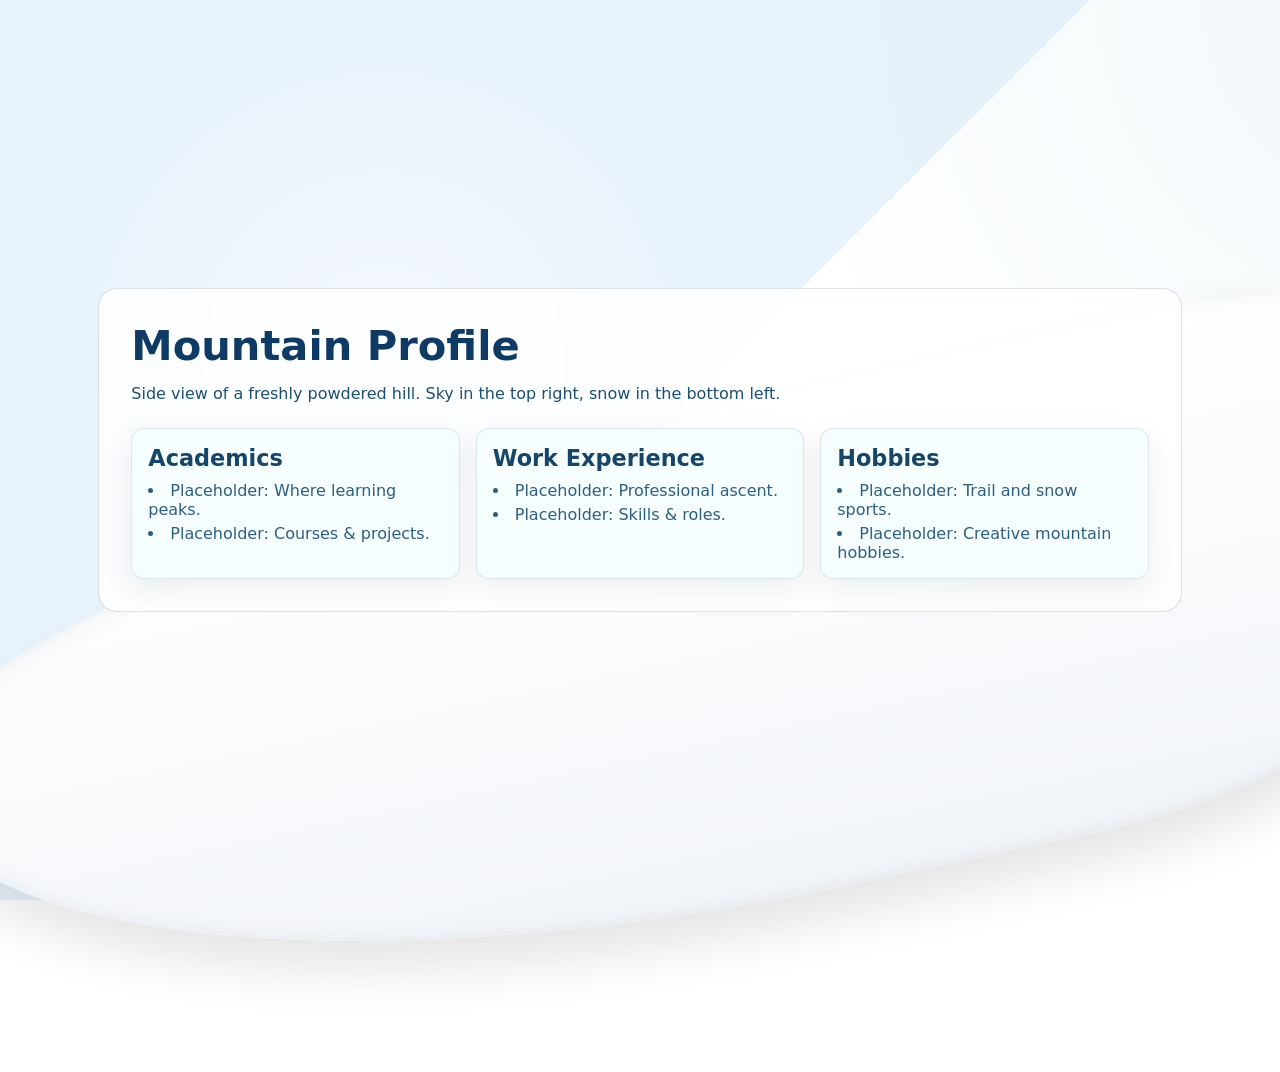
==== index.html @ 2a08b96b "reset design" ====
<!DOCTYPE html>
<html lang="en">
<head>
  <meta charset="UTF-8" />
  <meta name="viewport" content="width=device-width, initial-scale=1.0" />
  <title>Mountain Portfolio</title>
  <link rel="stylesheet" href="styles.css" />
</head>
<body>
  <main class="scene">
    <section class="content" aria-label="Mountain inspired profile">
      <h1>Mountain Profile</h1>
      <p>Side view of a freshly powdered hill. Sky in the top right, snow in the bottom left.</p>
      <div class="cards">
        <article class="card">
          <h2>Academics</h2>
          <ul>
            <li>Placeholder: Where learning peaks.</li>
            <li>Placeholder: Courses & projects.</li>
          </ul>
        </article>
        <article class="card">
          <h2>Work Experience</h2>
          <ul>
            <li>Placeholder: Professional ascent.</li>
            <li>Placeholder: Skills & roles.</li>
          </ul>
        </article>
        <article class="card">
          <h2>Hobbies</h2>
          <ul>
            <li>Placeholder: Trail and snow sports.</li>
            <li>Placeholder: Creative mountain hobbies.</li>
          </ul>
        </article>
      </div>
    </section>
  </main>
</body>
</html>
---- styles.css ----
* {
  box-sizing: border-box;
  margin: 0;
  padding: 0;
}

html, body {
  min-height: 100%;
  width: 100%;
  font-family: 'Inter', 'Segoe UI', system-ui, sans-serif;
  color: #0e2e44;
}

body {
  min-height: 100vh;
  background: linear-gradient(135deg, #e9f3fb 50%, #ffffff 50%);
  background-repeat: no-repeat;
  overflow-x: hidden;
}

.scene {
  position: relative;
  min-height: 100vh;
  padding: clamp(2rem, 4vw, 5rem);
  display: flex;
  align-items: center;
  justify-content: center;
}

.scene::before {
  content: '';
  position: absolute;
  inset: 0;
  pointer-events: none;
  background: radial-gradient(circle at 110% 0%, rgba(173, 216, 230, .19), transparent 40%),
              radial-gradient(circle at 30% 40%, rgba(255, 255, 255, .5), transparent 30%);
}

.scene::after {
  content: '';
  position: absolute;
  left: -8%;
  bottom: -2%;
  width: 120%;
  height: 56%;
  background: linear-gradient(180deg, #ffffff 0%, #f2f5f9 100%);
  border-radius: 84% 16% 30% 70% / 50% 15% 42% 70%;
  transform: rotate(-12deg);
  box-shadow: inset 0 1px 25px rgba(0, 60, 92, 0.08), 0 30px 50px rgba(0,0,0,0.1);
}

.content {
  position: relative;
  width: min(1120px, 92%);
  background: rgba(255, 255, 255, 0.82);
  border-radius: 1.2rem;
  border: 1px solid rgba(14, 46, 68, 0.15);
  backdrop-filter: blur(5px);
  padding: clamp(1.2rem, 3vw, 2rem);
  z-index: 1;
}

h1 {
  font-size: clamp(1.8rem, 4vw, 2.6rem);
  margin-bottom: 0.8rem;
  color: #0f3a64;
}

p {
  margin-bottom: 1.4rem;
  line-height: 1.4;
  color: #1d4f6f;
}

.cards {
  display: grid;
  gap: 1rem;
  grid-template-columns: repeat(auto-fit, minmax(220px, 1fr));
}

.card {
  background: rgba(245, 253, 255, 0.92);
  border-radius: 0.8rem;
  border: 1px solid rgba(14, 46, 68, 0.11);
  padding: 1rem;
  box-shadow: 0 10px 30px rgba(16, 34, 61, 0.08);
}

.card h2 {
  font-size: clamp(1.1rem, 2.4vw, 1.4rem);
  margin-bottom: 0.65rem;
  color: #164567;
}

.card ul {
  list-style: disc inside;
  gap: 0.3rem;
  display: grid;
}

.card li {
  font-size: clamp(0.9rem, 1.8vw, 1rem);
  color: #2f5f7f;
}

@media (prefers-reduced-motion: reduce) {
  * { animation: none !important; transition: none !important; }
}
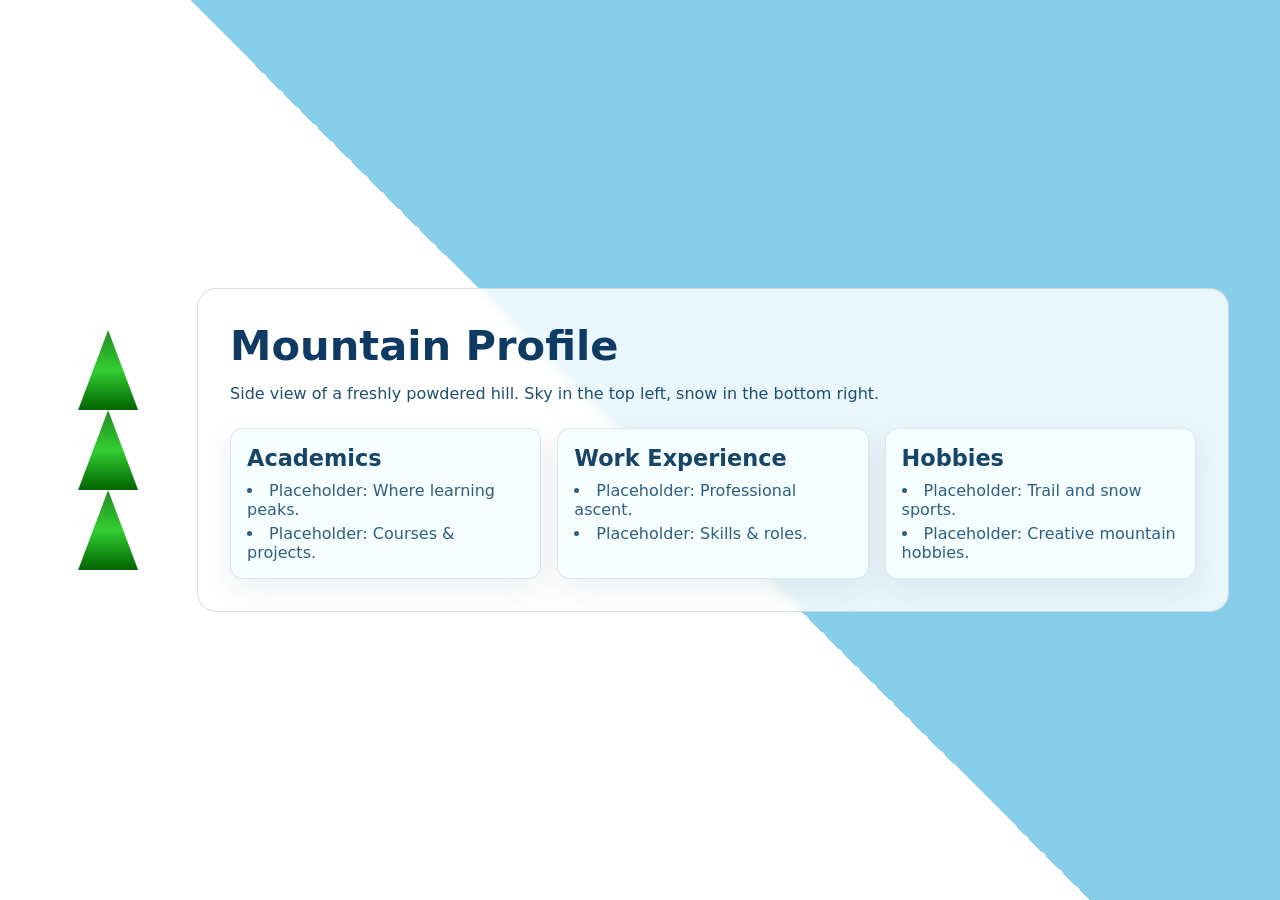
==== commit a31f43b0: "update colouring" ====
--- a/index.html
+++ b/index.html
@@ -8,9 +8,20 @@
 </head>
 <body>
   <main class="scene">
+    <aside class="trees" aria-label="Section trees">
+      <div class="tree academics">
+        <span class="tree-label">Academics</span>
+      </div>
+      <div class="tree work">
+        <span class="tree-label">Work Experience</span>
+      </div>
+      <div class="tree hobbies">
+        <span class="tree-label">Hobbies</span>
+      </div>
+    </aside>
     <section class="content" aria-label="Mountain inspired profile">
       <h1>Mountain Profile</h1>
-      <p>Side view of a freshly powdered hill. Sky in the top right, snow in the bottom left.</p>
+      <p>Side view of a freshly powdered hill. Sky in the top left, snow in the bottom right.</p>
       <div class="cards">
         <article class="card">
           <h2>Academics</h2>
--- a/styles.css
+++ b/styles.css
@@ -13,7 +13,7 @@
 
 body {
   min-height: 100vh;
-  background: linear-gradient(135deg, #e9f3fb 50%, #ffffff 50%);
+  background: linear-gradient(45deg, #ffffff 50%, #87ceeb 50%);
   background-repeat: no-repeat;
   overflow-x: hidden;
 }
@@ -25,28 +25,59 @@
   display: flex;
   align-items: center;
   justify-content: center;
+  gap: 2rem;
 }
 
-.scene::before {
+.trees {
+  position: relative;
+  display: flex;
+  flex-direction: column;
+  justify-content: space-around;
+  align-items: center;
+  width: 120px;
+  height: 100%;
+  z-index: 2;
+}
+
+.tree {
+  position: relative;
+  width: 60px;
+  height: 80px;
+  background: linear-gradient(180deg, #228b22 0%, #32cd32 50%, #006400 100%);
+  border-radius: 50% 50% 0 0;
+  clip-path: polygon(50% 0%, 0% 100%, 100% 100%);
+  box-shadow: 0 4px 8px rgba(0,0,0,0.2);
+  display: flex;
+  align-items: flex-end;
+  justify-content: center;
+  padding-bottom: 10px;
+}
+
+.tree::before {
   content: '';
   position: absolute;
-  inset: 0;
-  pointer-events: none;
-  background: radial-gradient(circle at 110% 0%, rgba(173, 216, 230, .19), transparent 40%),
-              radial-gradient(circle at 30% 40%, rgba(255, 255, 255, .5), transparent 30%);
+  bottom: -20px;
+  left: 50%;
+  transform: translateX(-50%);
+  width: 8px;
+  height: 20px;
+  background: #8b4513;
+  border-radius: 4px;
 }
 
-.scene::after {
-  content: '';
+.tree-label {
   position: absolute;
-  left: -8%;
-  bottom: -2%;
-  width: 120%;
-  height: 56%;
-  background: linear-gradient(180deg, #ffffff 0%, #f2f5f9 100%);
-  border-radius: 84% 16% 30% 70% / 50% 15% 42% 70%;
-  transform: rotate(-12deg);
-  box-shadow: inset 0 1px 25px rgba(0, 60, 92, 0.08), 0 30px 50px rgba(0,0,0,0.1);
+  top: -30px;
+  left: 50%;
+  transform: translateX(-50%);
+  font-size: 0.8rem;
+  font-weight: bold;
+  color: #0e2e44;
+  background: rgba(255, 255, 255, 0.9);
+  padding: 4px 8px;
+  border-radius: 4px;
+  white-space: nowrap;
+  box-shadow: 0 2px 4px rgba(0,0,0,0.1);
 }
 
 .content {
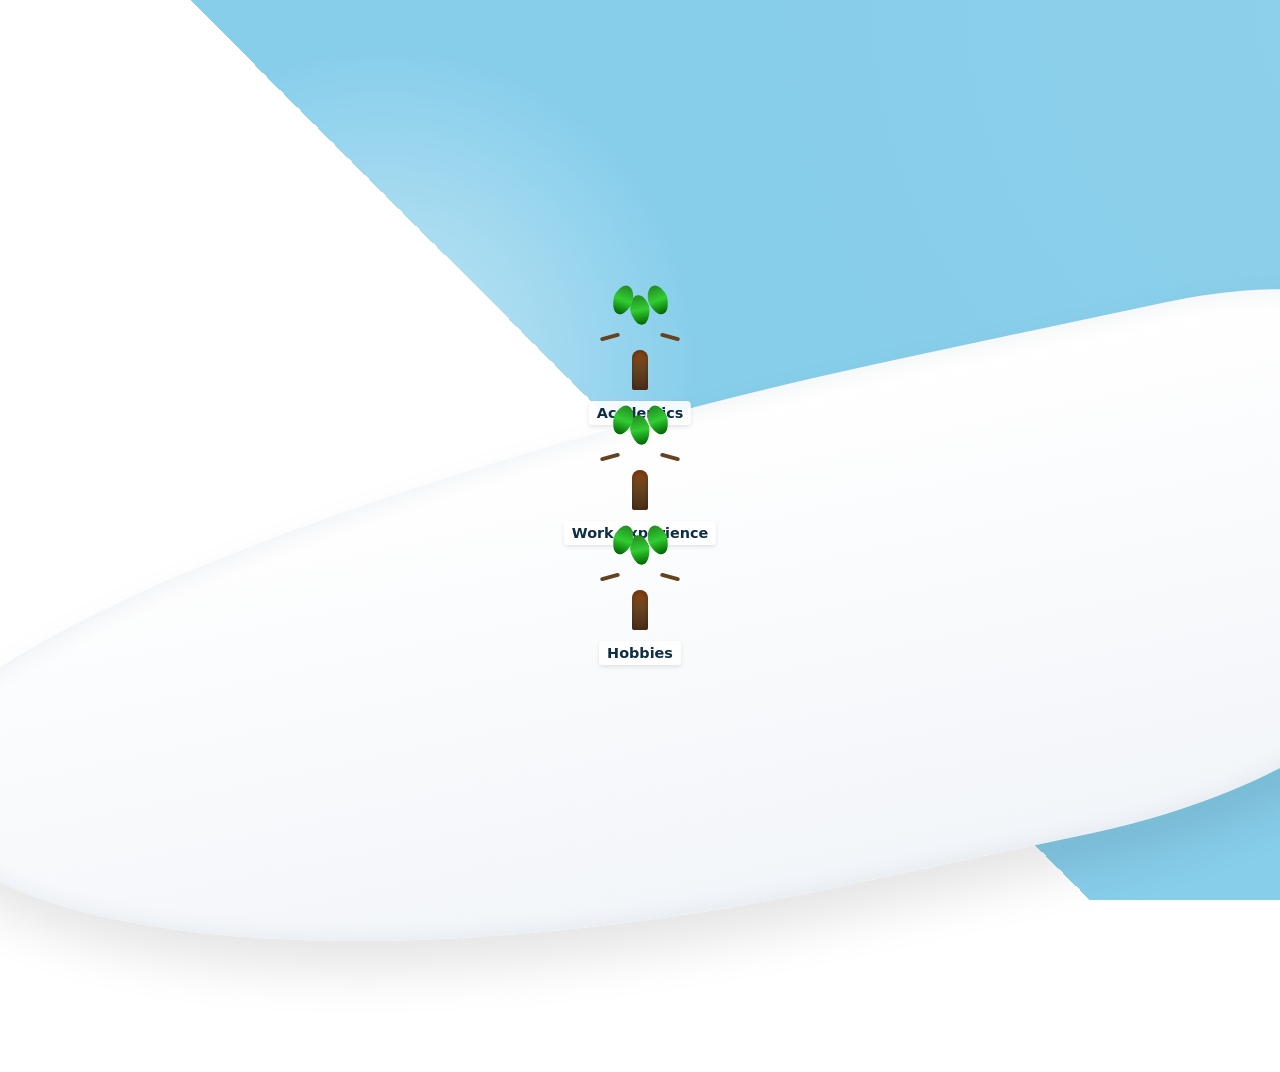
==== commit 79163781: "Transform trees into interactive categories with bark-text content" ====
--- a/index.html
+++ b/index.html
@@ -5,47 +5,58 @@
   <meta name="viewport" content="width=device-width, initial-scale=1.0" />
   <title>Mountain Portfolio</title>
   <link rel="stylesheet" href="styles.css" />
+  <link href="https://fonts.googleapis.com/css2?family=Special+Elite&display=swap" rel="stylesheet">
 </head>
 <body>
   <main class="scene">
-    <aside class="trees" aria-label="Section trees">
-      <div class="tree academics">
+    <div class="trees" aria-label="Section trees">
+      <div class="tree academics" onclick="showContent('academics')">
+        <div class="branches">
+          <div class="branch left"></div>
+          <div class="branch right"></div>
+        </div>
+        <div class="leaves">
+          <div class="leaf leaf1"></div>
+          <div class="leaf leaf2"></div>
+          <div class="leaf leaf3"></div>
+        </div>
+        <div class="trunk"></div>
         <span class="tree-label">Academics</span>
       </div>
-      <div class="tree work">
+      <div class="tree work" onclick="showContent('work')">
+        <div class="branches">
+          <div class="branch left"></div>
+          <div class="branch right"></div>
+        </div>
+        <div class="leaves">
+          <div class="leaf leaf1"></div>
+          <div class="leaf leaf2"></div>
+          <div class="leaf leaf3"></div>
+        </div>
+        <div class="trunk"></div>
         <span class="tree-label">Work Experience</span>
       </div>
-      <div class="tree hobbies">
+      <div class="tree hobbies" onclick="showContent('hobbies')">
+        <div class="branches">
+          <div class="branch left"></div>
+          <div class="branch right"></div>
+        </div>
+        <div class="leaves">
+          <div class="leaf leaf1"></div>
+          <div class="leaf leaf2"></div>
+          <div class="leaf leaf3"></div>
+        </div>
+        <div class="trunk"></div>
         <span class="tree-label">Hobbies</span>
       </div>
-    </aside>
-    <section class="content" aria-label="Mountain inspired profile">
-      <h1>Mountain Profile</h1>
-      <p>Side view of a freshly powdered hill. Sky in the top left, snow in the bottom right.</p>
-      <div class="cards">
-        <article class="card">
-          <h2>Academics</h2>
-          <ul>
-            <li>Placeholder: Where learning peaks.</li>
-            <li>Placeholder: Courses & projects.</li>
-          </ul>
-        </article>
-        <article class="card">
-          <h2>Work Experience</h2>
-          <ul>
-            <li>Placeholder: Professional ascent.</li>
-            <li>Placeholder: Skills & roles.</li>
-          </ul>
-        </article>
-        <article class="card">
-          <h2>Hobbies</h2>
-          <ul>
-            <li>Placeholder: Trail and snow sports.</li>
-            <li>Placeholder: Creative mountain hobbies.</li>
-          </ul>
-        </article>
+    </div>
+    <div id="content-overlay" class="content-overlay">
+      <div class="zoomed-trunk">
+        <div class="bark-text" id="bark-text"></div>
+        <button class="close-btn" onclick="closeContent()">×</button>
       </div>
-    </section>
+    </div>
   </main>
+  <script src="script.js"></script>
 </body>
 </html>
--- a/styles.css
+++ b/styles.css
@@ -25,7 +25,28 @@
   display: flex;
   align-items: center;
   justify-content: center;
-  gap: 2rem;
+}
+
+.scene::before {
+  content: '';
+  position: absolute;
+  inset: 0;
+  pointer-events: none;
+  background: radial-gradient(circle at 110% 0%, rgba(173, 216, 230, .19), transparent 40%),
+              radial-gradient(circle at 30% 40%, rgba(255, 255, 255, .5), transparent 30%);
+}
+
+.scene::after {
+  content: '';
+  position: absolute;
+  left: -8%;
+  bottom: -2%;
+  width: 120%;
+  height: 56%;
+  background: linear-gradient(180deg, #ffffff 0%, #f2f5f9 100%);
+  border-radius: 84% 16% 30% 70% / 50% 15% 42% 70%;
+  transform: rotate(-12deg);
+  box-shadow: inset 0 1px 25px rgba(0, 60, 92, 0.08), 0 30px 50px rgba(0,0,0,0.1);
 }
 
 .trees {
@@ -34,43 +55,112 @@
   flex-direction: column;
   justify-content: space-around;
   align-items: center;
-  width: 120px;
+  width: 200px;
   height: 100%;
   z-index: 2;
 }
 
 .tree {
   position: relative;
+  width: 80px;
+  height: 120px;
+  cursor: pointer;
+  transition: transform 0.3s ease;
+}
+
+.tree:hover {
+  transform: scale(1.05);
+}
+
+.tree:hover .leaves {
+  animation: rustle 0.6s ease-in-out infinite alternate;
+}
+
+.tree:hover .branches {
+  animation: sway 0.8s ease-in-out infinite alternate;
+}
+
+.trunk {
+  position: absolute;
+  bottom: 0;
+  left: 50%;
+  transform: translateX(-50%);
+  width: 16px;
+  height: 40px;
+  background: linear-gradient(180deg, #8b4513 0%, #654321 50%, #4a2c17 100%);
+  border-radius: 8px 8px 2px 2px;
+  box-shadow: inset 0 2px 4px rgba(0,0,0,0.3);
+}
+
+.branches {
+  position: absolute;
+  bottom: 35px;
+  left: 50%;
+  transform: translateX(-50%);
   width: 60px;
-  height: 80px;
+  height: 20px;
+}
+
+.branch {
+  position: absolute;
+  width: 20px;
+  height: 4px;
+  background: #654321;
+  border-radius: 2px;
+}
+
+.branch.left {
+  left: -10px;
+  transform: rotate(-15deg);
+}
+
+.branch.right {
+  right: -10px;
+  transform: rotate(15deg);
+}
+
+.leaves {
+  position: absolute;
+  bottom: 45px;
+  left: 50%;
+  transform: translateX(-50%);
+  width: 70px;
+  height: 70px;
+}
+
+.leaf {
+  position: absolute;
+  width: 20px;
+  height: 30px;
   background: linear-gradient(180deg, #228b22 0%, #32cd32 50%, #006400 100%);
-  border-radius: 50% 50% 0 0;
-  clip-path: polygon(50% 0%, 0% 100%, 100% 100%);
-  box-shadow: 0 4px 8px rgba(0,0,0,0.2);
-  display: flex;
-  align-items: flex-end;
-  justify-content: center;
-  padding-bottom: 10px;
-}
-
-.tree::before {
-  content: '';
-  position: absolute;
-  bottom: -20px;
-  left: 50%;
-  transform: translateX(-50%);
-  width: 8px;
-  height: 20px;
-  background: #8b4513;
-  border-radius: 4px;
+  border-radius: 50% 50% 50% 50% / 60% 60% 40% 40%;
+  clip-path: ellipse(50% 70% at 50% 30%);
+}
+
+.leaf.leaf1 {
+  bottom: 20px;
+  left: 50%;
+  transform: translateX(-50%) rotate(-10deg);
+}
+
+.leaf.leaf2 {
+  bottom: 30px;
+  left: 25%;
+  transform: translateX(-50%) rotate(20deg);
+}
+
+.leaf.leaf3 {
+  bottom: 30px;
+  right: 25%;
+  transform: translateX(50%) rotate(-20deg);
 }
 
 .tree-label {
   position: absolute;
-  top: -30px;
-  left: 50%;
-  transform: translateX(-50%);
-  font-size: 0.8rem;
+  bottom: -35px;
+  left: 50%;
+  transform: translateX(-50%);
+  font-size: 0.9rem;
   font-weight: bold;
   color: #0e2e44;
   background: rgba(255, 255, 255, 0.9);
@@ -80,58 +170,128 @@
   box-shadow: 0 2px 4px rgba(0,0,0,0.1);
 }
 
-.content {
-  position: relative;
-  width: min(1120px, 92%);
-  background: rgba(255, 255, 255, 0.82);
-  border-radius: 1.2rem;
-  border: 1px solid rgba(14, 46, 68, 0.15);
-  backdrop-filter: blur(5px);
-  padding: clamp(1.2rem, 3vw, 2rem);
-  z-index: 1;
-}
-
-h1 {
-  font-size: clamp(1.8rem, 4vw, 2.6rem);
+.content-overlay {
+  position: fixed;
+  top: 0;
+  left: 0;
+  width: 100%;
+  height: 100%;
+  background: rgba(0, 0, 0, 0.8);
+  display: flex;
+  align-items: center;
+  justify-content: center;
+  opacity: 0;
+  visibility: hidden;
+  transition: all 0.5s ease;
+  z-index: 1000;
+}
+
+.content-overlay.active {
+  opacity: 1;
+  visibility: visible;
+}
+
+.zoomed-trunk {
+  position: relative;
+  width: 300px;
+  height: 500px;
+  background: linear-gradient(180deg, #8b4513 0%, #654321 50%, #4a2c17 100%);
+  border-radius: 20px;
+  box-shadow: 0 20px 40px rgba(0,0,0,0.5);
+  animation: zoomIn 0.5s ease-out;
+  overflow: hidden;
+}
+
+.zoomed-trunk::before {
+  content: '';
+  position: absolute;
+  top: 0;
+  left: 0;
+  right: 0;
+  bottom: 0;
+  background: repeating-linear-gradient(
+    45deg,
+    rgba(139, 69, 19, 0.1) 0px,
+    rgba(139, 69, 19, 0.1) 2px,
+    transparent 2px,
+    transparent 4px
+  );
+}
+
+.bark-text {
+  position: absolute;
+  top: 50%;
+  left: 50%;
+  transform: translate(-50%, -50%);
+  width: 90%;
+  text-align: center;
+  font-family: 'Special Elite', cursive;
+  color: #d2b48c;
+  font-size: 1.2rem;
+  line-height: 1.6;
+  text-shadow: 1px 1px 2px rgba(0,0,0,0.7);
+}
+
+.bark-text h2 {
+  font-size: 1.8rem;
+  margin-bottom: 1rem;
+  color: #f4e4bc;
+  text-shadow: 2px 2px 4px rgba(0,0,0,0.8);
+}
+
+.bark-text ul {
+  list-style: none;
+  padding: 0;
+}
+
+.bark-text li {
   margin-bottom: 0.8rem;
-  color: #0f3a64;
-}
-
-p {
-  margin-bottom: 1.4rem;
-  line-height: 1.4;
-  color: #1d4f6f;
-}
-
-.cards {
-  display: grid;
-  gap: 1rem;
-  grid-template-columns: repeat(auto-fit, minmax(220px, 1fr));
-}
-
-.card {
-  background: rgba(245, 253, 255, 0.92);
-  border-radius: 0.8rem;
-  border: 1px solid rgba(14, 46, 68, 0.11);
-  padding: 1rem;
-  box-shadow: 0 10px 30px rgba(16, 34, 61, 0.08);
-}
-
-.card h2 {
-  font-size: clamp(1.1rem, 2.4vw, 1.4rem);
-  margin-bottom: 0.65rem;
-  color: #164567;
-}
-
-.card ul {
-  list-style: disc inside;
-  gap: 0.3rem;
-  display: grid;
-}
-
-.card li {
-  font-size: clamp(0.9rem, 1.8vw, 1rem);
-  color: #2f5f7f;
+  padding: 0.5rem;
+  background: rgba(210, 180, 140, 0.1);
+  border-radius: 8px;
+  border: 1px solid rgba(210, 180, 140, 0.3);
+}
+
+.close-btn {
+  position: absolute;
+  top: 10px;
+  right: 10px;
+  width: 30px;
+  height: 30px;
+  background: rgba(255, 255, 255, 0.9);
+  border: none;
+  border-radius: 50%;
+  font-size: 1.5rem;
+  cursor: pointer;
+  display: flex;
+  align-items: center;
+  justify-content: center;
+  transition: background 0.3s ease;
+}
+
+.close-btn:hover {
+  background: rgba(255, 255, 255, 1);
+}
+
+@keyframes rustle {
+  0% { transform: translateX(-2px) rotate(-1deg); }
+  100% { transform: translateX(2px) rotate(1deg); }
+}
+
+@keyframes sway {
+  0% { transform: rotate(-2deg); }
+  100% { transform: rotate(2deg); }
+}
+
+@keyframes zoomIn {
+  0% {
+    transform: scale(0.5);
+    opacity: 0;
+  }
+  100% {
+    transform: scale(1);
+    opacity: 1;
+  }
 }
 
 @media (prefers-reduced-motion: reduce) {
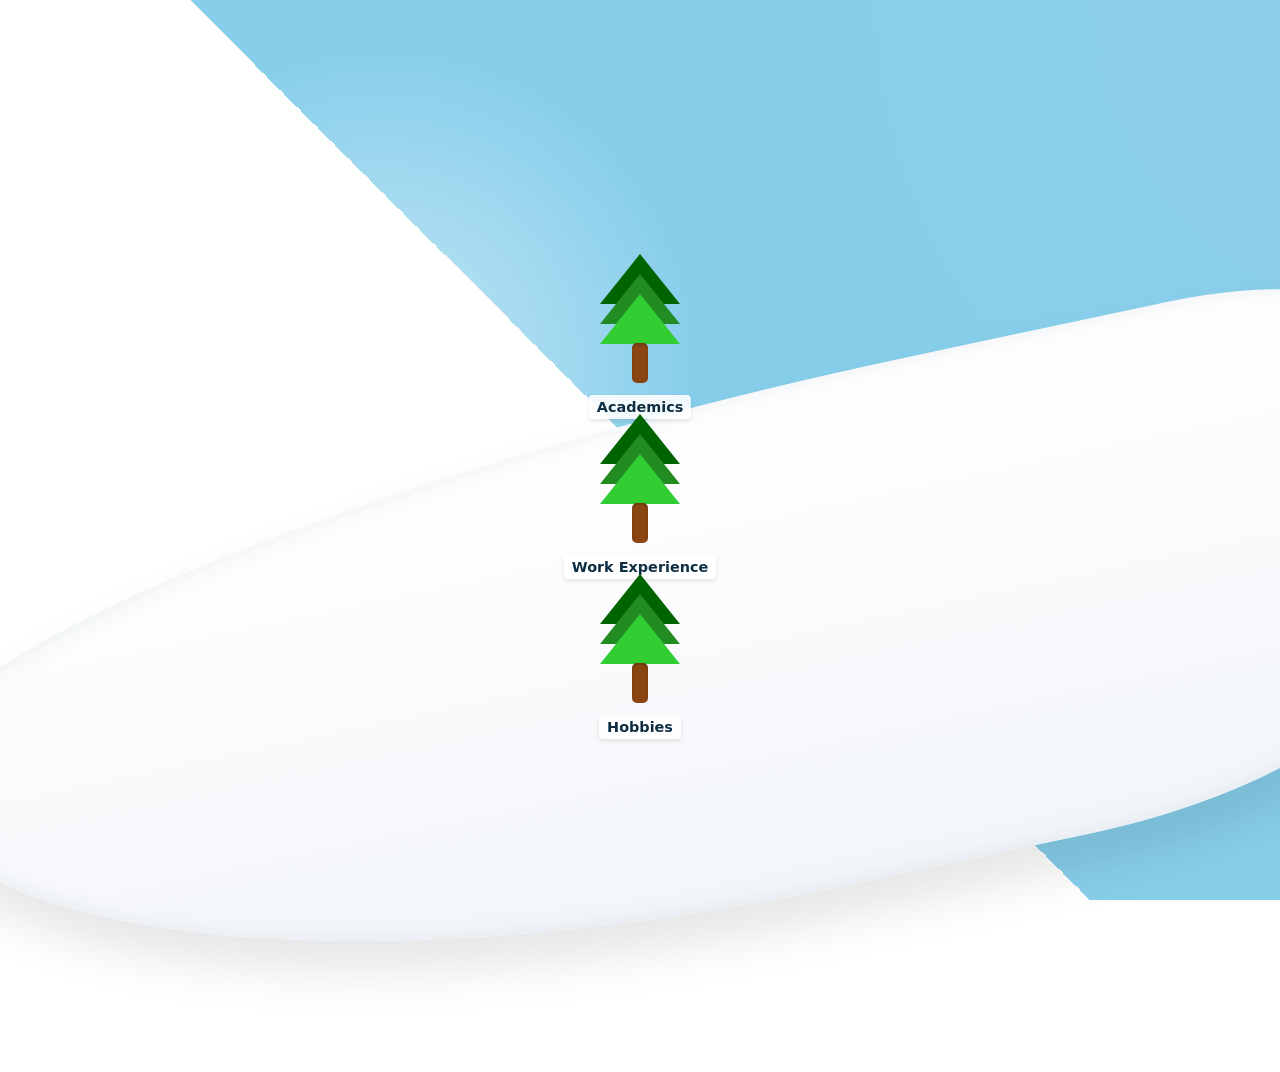
==== commit d7edadaa: "update tree styling" ====
--- a/index.html
+++ b/index.html
@@ -11,41 +11,23 @@
   <main class="scene">
     <div class="trees" aria-label="Section trees">
       <div class="tree academics" onclick="showContent('academics')">
-        <div class="branches">
-          <div class="branch left"></div>
-          <div class="branch right"></div>
-        </div>
-        <div class="leaves">
-          <div class="leaf leaf1"></div>
-          <div class="leaf leaf2"></div>
-          <div class="leaf leaf3"></div>
-        </div>
+        <div class="triangle layer1"></div>
+        <div class="triangle layer2"></div>
+        <div class="triangle layer3"></div>
         <div class="trunk"></div>
         <span class="tree-label">Academics</span>
       </div>
       <div class="tree work" onclick="showContent('work')">
-        <div class="branches">
-          <div class="branch left"></div>
-          <div class="branch right"></div>
-        </div>
-        <div class="leaves">
-          <div class="leaf leaf1"></div>
-          <div class="leaf leaf2"></div>
-          <div class="leaf leaf3"></div>
-        </div>
+        <div class="triangle layer1"></div>
+        <div class="triangle layer2"></div>
+        <div class="triangle layer3"></div>
         <div class="trunk"></div>
         <span class="tree-label">Work Experience</span>
       </div>
       <div class="tree hobbies" onclick="showContent('hobbies')">
-        <div class="branches">
-          <div class="branch left"></div>
-          <div class="branch right"></div>
-        </div>
-        <div class="leaves">
-          <div class="leaf leaf1"></div>
-          <div class="leaf leaf2"></div>
-          <div class="leaf leaf3"></div>
-        </div>
+        <div class="triangle layer1"></div>
+        <div class="triangle layer2"></div>
+        <div class="triangle layer3"></div>
         <div class="trunk"></div>
         <span class="tree-label">Hobbies</span>
       </div>
--- a/styles.css
+++ b/styles.css
@@ -53,9 +53,11 @@
   position: relative;
   display: flex;
   flex-direction: column;
-  justify-content: space-around;
-  align-items: center;
-  width: 200px;
+  justify-content: flex-start;
+  align-items: center;
+  gap: 20px;
+  padding-top: 48px;
+  width: 180px;
   height: 100%;
   z-index: 2;
 }
@@ -63,96 +65,53 @@
 .tree {
   position: relative;
   width: 80px;
-  height: 120px;
+  min-height: 140px;
   cursor: pointer;
   transition: transform 0.3s ease;
+  display: flex;
+  flex-direction: column;
+  align-items: center;
 }
 
 .tree:hover {
-  transform: scale(1.05);
-}
-
-.tree:hover .leaves {
-  animation: rustle 0.6s ease-in-out infinite alternate;
-}
-
-.tree:hover .branches {
-  animation: sway 0.8s ease-in-out infinite alternate;
+  transform: scale(1.08);
+}
+
+.triangle {
+  width: 0;
+  height: 0;
+  border-left: 40px solid transparent;
+  border-right: 40px solid transparent;
+  border-bottom: 50px solid #006400;
+  position: absolute;
+  left: 0;
+}
+
+.layer1 {
+  top: 10px;
+  border-bottom-color: #006400;
+}
+
+.layer2 {
+  top: 30px;
+  border-bottom-color: #228B22;
+}
+
+.layer3 {
+  top: 50px;
+  border-bottom-color: #32CD32;
 }
 
 .trunk {
   position: absolute;
-  bottom: 0;
+  bottom: 1px;
   left: 50%;
   transform: translateX(-50%);
   width: 16px;
   height: 40px;
-  background: linear-gradient(180deg, #8b4513 0%, #654321 50%, #4a2c17 100%);
-  border-radius: 8px 8px 2px 2px;
-  box-shadow: inset 0 2px 4px rgba(0,0,0,0.3);
-}
-
-.branches {
-  position: absolute;
-  bottom: 35px;
-  left: 50%;
-  transform: translateX(-50%);
-  width: 60px;
-  height: 20px;
-}
-
-.branch {
-  position: absolute;
-  width: 20px;
-  height: 4px;
-  background: #654321;
-  border-radius: 2px;
-}
-
-.branch.left {
-  left: -10px;
-  transform: rotate(-15deg);
-}
-
-.branch.right {
-  right: -10px;
-  transform: rotate(15deg);
-}
-
-.leaves {
-  position: absolute;
-  bottom: 45px;
-  left: 50%;
-  transform: translateX(-50%);
-  width: 70px;
-  height: 70px;
-}
-
-.leaf {
-  position: absolute;
-  width: 20px;
-  height: 30px;
-  background: linear-gradient(180deg, #228b22 0%, #32cd32 50%, #006400 100%);
-  border-radius: 50% 50% 50% 50% / 60% 60% 40% 40%;
-  clip-path: ellipse(50% 70% at 50% 30%);
-}
-
-.leaf.leaf1 {
-  bottom: 20px;
-  left: 50%;
-  transform: translateX(-50%) rotate(-10deg);
-}
-
-.leaf.leaf2 {
-  bottom: 30px;
-  left: 25%;
-  transform: translateX(-50%) rotate(20deg);
-}
-
-.leaf.leaf3 {
-  bottom: 30px;
-  right: 25%;
-  transform: translateX(50%) rotate(-20deg);
+  background: #8B4513;
+  border-radius: 5px;
+  box-shadow: inset 0 2px 3px rgba(0,0,0,0.2);
 }
 
 .tree-label {
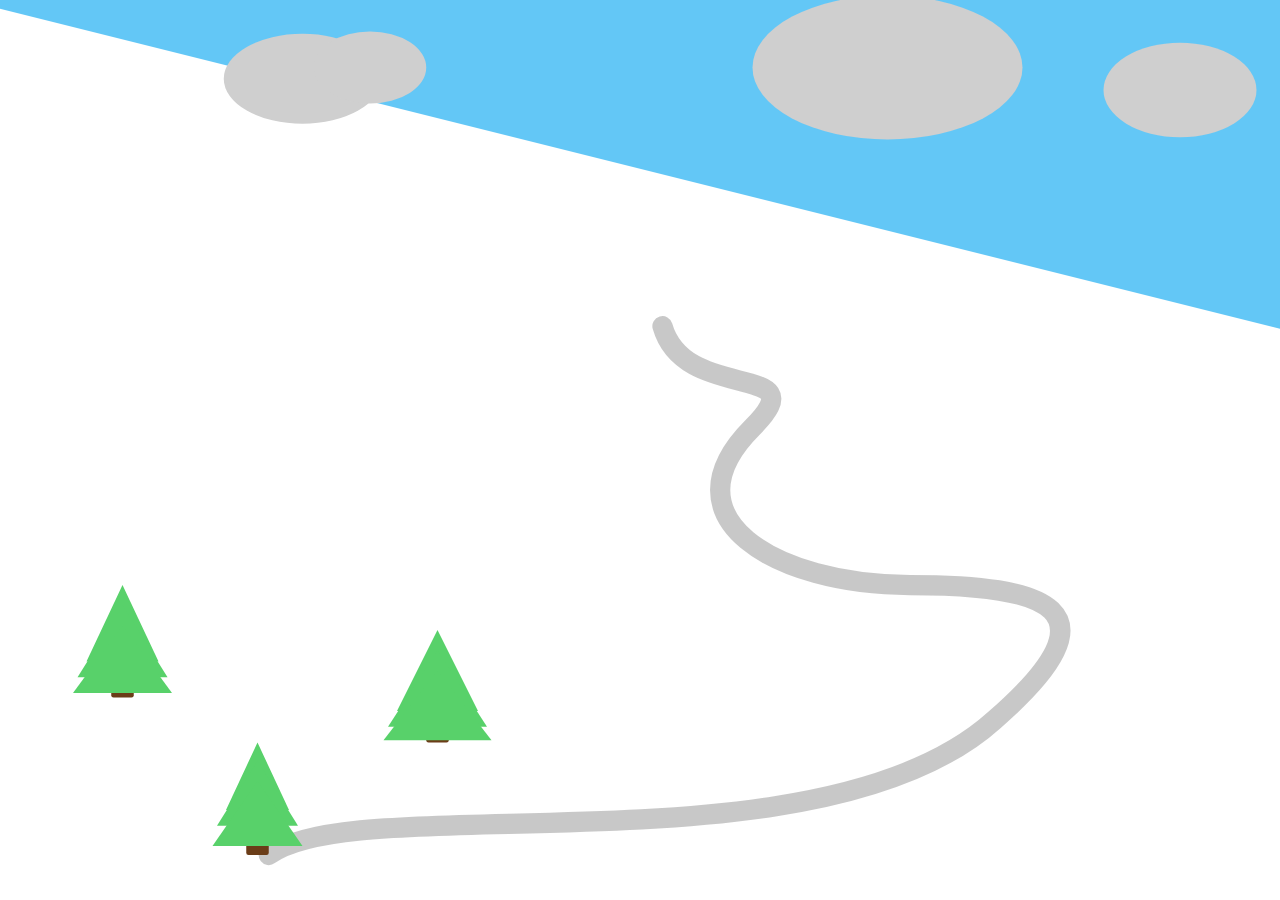
==== commit 1d8511f1: "Scaffold main mockup + three alternates with zoom-into-trunk interaction" ====
--- a/index.html
+++ b/index.html
@@ -1,43 +1,68 @@
 <!DOCTYPE html>
 <html lang="en">
 <head>
-  <meta charset="UTF-8" />
-  <meta name="viewport" content="width=device-width, initial-scale=1.0" />
-  <title>Mountain Portfolio</title>
+  <meta charset="utf-8" />
+  <meta name="viewport" content="width=device-width,initial-scale=1" />
+  <title>Mountain Mockup</title>
+  <link href="https://fonts.googleapis.com/css2?family=Special+Elite&display=swap" rel="stylesheet">
   <link rel="stylesheet" href="styles.css" />
-  <link href="https://fonts.googleapis.com/css2?family=Special+Elite&display=swap" rel="stylesheet">
 </head>
 <body>
-  <main class="scene">
-    <div class="trees" aria-label="Section trees">
-      <div class="tree academics" onclick="showContent('academics')">
-        <div class="triangle layer1"></div>
-        <div class="triangle layer2"></div>
-        <div class="triangle layer3"></div>
-        <div class="trunk"></div>
-        <span class="tree-label">Academics</span>
-      </div>
-      <div class="tree work" onclick="showContent('work')">
-        <div class="triangle layer1"></div>
-        <div class="triangle layer2"></div>
-        <div class="triangle layer3"></div>
-        <div class="trunk"></div>
-        <span class="tree-label">Work Experience</span>
-      </div>
-      <div class="tree hobbies" onclick="showContent('hobbies')">
-        <div class="triangle layer1"></div>
-        <div class="triangle layer2"></div>
-        <div class="triangle layer3"></div>
-        <div class="trunk"></div>
-        <span class="tree-label">Hobbies</span>
-      </div>
-    </div>
-    <div id="content-overlay" class="content-overlay">
-      <div class="zoomed-trunk">
-        <div class="bark-text" id="bark-text"></div>
-        <button class="close-btn" onclick="closeContent()">×</button>
-      </div>
-    </div>
+  <main class="stage">
+    <svg class="scene" viewBox="0 0 1200 800" preserveAspectRatio="xMidYMid slice" aria-hidden="true">
+      <!-- Sky triangle -->
+      <polygon id="sky" points="1200,0 1200,300 0,0" fill="#63c7f6" />
+      <!-- Clouds -->
+      <g id="clouds" fill="#cfcfcf">
+        <ellipse cx="300" cy="70" rx="70" ry="40" />
+        <ellipse cx="360" cy="60" rx="50" ry="32" />
+        <ellipse cx="820" cy="60" rx="120" ry="64" />
+        <ellipse cx="1080" cy="80" rx="68" ry="42" />
+      </g>
+      <!-- Snow hill overlay (white rounded shape) -->
+      <path id="snow" d="M-50,320 C150,360 380,420 610,360 C820,300 920,300 1250,380 L1250,900 L-50,900 Z" fill="#ffffff" />
+
+      <!-- Winding path -->
+      <path id="path" d="M620,290 C640,360 760,320 700,380 C620,460 720,520 840,520 C960,520 1030,540 915,640 C760,780 350,700 270,760"
+        stroke="#c6c6c6" stroke-width="18" fill="none" stroke-linecap="round" stroke-linejoin="round" />
+
+      <!-- Trees group (three trees) -->
+      <g id="trees">
+        <!-- left tree -->
+        <g class="tree" data-key="hobbies" transform="translate(140,520) scale(1)">
+          <rect class="trunk" x="-10" y="60" width="20" height="40" fill="#6b3d18" />
+          <g class="foliage" fill="#58d16a">
+            <polygon points="0,0 -32,68 32,68" />
+            <polygon points="0,18 -40,82 40,82" />
+            <polygon points="0,36 -44,96 44,96" />
+          </g>
+        </g>
+
+        <!-- center tree -->
+        <g class="tree" data-key="academics" transform="translate(420,560) scale(1)">
+          <rect class="trunk" x="-10" y="60" width="20" height="40" fill="#6b3d18" />
+          <g class="foliage" fill="#58d16a">
+            <polygon points="0,0 -36,72 36,72" />
+            <polygon points="0,18 -44,86 44,86" />
+            <polygon points="0,36 -48,98 48,98" />
+          </g>
+        </g>
+
+        <!-- right tree -->
+        <g class="tree" data-key="work" transform="translate(260,660) scale(1)">
+          <rect class="trunk" x="-10" y="60" width="20" height="40" fill="#6b3d18" />
+          <g class="foliage" fill="#58d16a">
+            <polygon points="0,0 -28,60 28,60" />
+            <polygon points="0,16 -36,74 36,74" />
+            <polygon points="0,34 -40,92 40,92" />
+          </g>
+        </g>
+      </g>
+    </svg>
+
+    <!-- Zoom trunk element (created/used by JS) -->
+    <div id="zoom-root" aria-hidden="true"></div>
+
   </main>
   <script src="script.js"></script>
 </body>
--- a/styles.css
+++ b/styles.css
@@ -1,258 +1,50 @@
-* {
-  box-sizing: border-box;
-  margin: 0;
-  padding: 0;
+* { box-sizing: border-box; margin: 0; padding: 0; }
+html,body { height:100%; }
+body { font-family: Inter, system-ui, -apple-system, 'Segoe UI', Roboto, 'Helvetica Neue', Arial; background: #ffffff; color: #123; }
+.stage { position: relative; width:100%; height:100vh; overflow:hidden; }
+.scene { width:100%; height:100%; display:block; }
+
+/* make svg scale to window */
+.scene { width:100%; height:100%; }
+
+/* tree hover subtle lift */
+.tree { cursor: pointer; transition: transform 220ms cubic-bezier(.2,.9,.3,1); }
+.tree:hover { transform: translateY(-6px); }
+
+/* trunk style - used when zooming (JS clones same color) */
+.trunk { rx:2; }
+
+/* zoom-root: full-screen element used to animate trunk -> full-screen */
+#zoom-root { position: fixed; left:0; top:0; width:100%; height:100%; pointer-events:none; z-index:999; }
+.zoom-trunk {
+  position:absolute;
+  width:40px; height:80px;
+  border-radius:8px;
+  background:#6b3d18;
+  box-shadow: inset 0 3px 0 rgba(255,255,255,0.05), 0 20px 60px rgba(0,0,0,0.25);
+  transform-origin: center center;
+  will-change: transform, width, height, left, top, border-radius;
 }
 
-html, body {
-  min-height: 100%;
-  width: 100%;
-  font-family: 'Inter', 'Segoe UI', system-ui, sans-serif;
-  color: #0e2e44;
-}
+/* etched text style */
+.bark-etched { font-family: 'Special Elite', cursive; color:#dbc59b; text-align:center; padding:3rem; line-height:1.6; font-size:1.2rem; }
+.bark-etched h2{ font-size:2rem; margin-bottom:1rem; color:#f4e4bc }
 
-body {
-  min-height: 100vh;
-  background: linear-gradient(45deg, #ffffff 50%, #87ceeb 50%);
-  background-repeat: no-repeat;
-  overflow-x: hidden;
-}
+/* when zoomed: trunk fills screen and shows content */
+.zoom-trunk.fullscreen { left:0 !important; top:0 !important; width:100% !important; height:100% !important; border-radius:0 !important; }
 
-.scene {
-  position: relative;
-  min-height: 100vh;
-  padding: clamp(2rem, 4vw, 5rem);
-  display: flex;
-  align-items: center;
-  justify-content: center;
-}
+/* hidden at first */
+.bark-etched { display:none; }
+.zoom-trunk.fullscreen .bark-etched { display:block; }
 
-.scene::before {
-  content: '';
-  position: absolute;
-  inset: 0;
-  pointer-events: none;
-  background: radial-gradient(circle at 110% 0%, rgba(173, 216, 230, .19), transparent 40%),
-              radial-gradient(circle at 30% 40%, rgba(255, 255, 255, .5), transparent 30%);
-}
+/* mobile adjustments */
+@media (max-width:700px){ .bark-etched{ font-size:1rem; padding:1.2rem } }
 
-.scene::after {
-  content: '';
-  position: absolute;
-  left: -8%;
-  bottom: -2%;
-  width: 120%;
-  height: 56%;
-  background: linear-gradient(180deg, #ffffff 0%, #f2f5f9 100%);
-  border-radius: 84% 16% 30% 70% / 50% 15% 42% 70%;
-  transform: rotate(-12deg);
-  box-shadow: inset 0 1px 25px rgba(0, 60, 92, 0.08), 0 30px 50px rgba(0,0,0,0.1);
-}
+/* subtle path stroke saturation */
+#path { opacity:0.95 }
 
-.trees {
-  position: relative;
-  display: flex;
-  flex-direction: column;
-  justify-content: flex-start;
-  align-items: center;
-  gap: 20px;
-  padding-top: 48px;
-  width: 180px;
-  height: 100%;
-  z-index: 2;
-}
+/* ensure snow shape visible */
+#snow{ box-shadow: 0 30px 60px rgba(0,0,0,0.06) }
 
-.tree {
-  position: relative;
-  width: 80px;
-  min-height: 140px;
-  cursor: pointer;
-  transition: transform 0.3s ease;
-  display: flex;
-  flex-direction: column;
-  align-items: center;
-}
-
-.tree:hover {
-  transform: scale(1.08);
-}
-
-.triangle {
-  width: 0;
-  height: 0;
-  border-left: 40px solid transparent;
-  border-right: 40px solid transparent;
-  border-bottom: 50px solid #006400;
-  position: absolute;
-  left: 0;
-}
-
-.layer1 {
-  top: 10px;
-  border-bottom-color: #006400;
-}
-
-.layer2 {
-  top: 30px;
-  border-bottom-color: #228B22;
-}
-
-.layer3 {
-  top: 50px;
-  border-bottom-color: #32CD32;
-}
-
-.trunk {
-  position: absolute;
-  bottom: 1px;
-  left: 50%;
-  transform: translateX(-50%);
-  width: 16px;
-  height: 40px;
-  background: #8B4513;
-  border-radius: 5px;
-  box-shadow: inset 0 2px 3px rgba(0,0,0,0.2);
-}
-
-.tree-label {
-  position: absolute;
-  bottom: -35px;
-  left: 50%;
-  transform: translateX(-50%);
-  font-size: 0.9rem;
-  font-weight: bold;
-  color: #0e2e44;
-  background: rgba(255, 255, 255, 0.9);
-  padding: 4px 8px;
-  border-radius: 4px;
-  white-space: nowrap;
-  box-shadow: 0 2px 4px rgba(0,0,0,0.1);
-}
-
-.content-overlay {
-  position: fixed;
-  top: 0;
-  left: 0;
-  width: 100%;
-  height: 100%;
-  background: rgba(0, 0, 0, 0.8);
-  display: flex;
-  align-items: center;
-  justify-content: center;
-  opacity: 0;
-  visibility: hidden;
-  transition: all 0.5s ease;
-  z-index: 1000;
-}
-
-.content-overlay.active {
-  opacity: 1;
-  visibility: visible;
-}
-
-.zoomed-trunk {
-  position: relative;
-  width: 300px;
-  height: 500px;
-  background: linear-gradient(180deg, #8b4513 0%, #654321 50%, #4a2c17 100%);
-  border-radius: 20px;
-  box-shadow: 0 20px 40px rgba(0,0,0,0.5);
-  animation: zoomIn 0.5s ease-out;
-  overflow: hidden;
-}
-
-.zoomed-trunk::before {
-  content: '';
-  position: absolute;
-  top: 0;
-  left: 0;
-  right: 0;
-  bottom: 0;
-  background: repeating-linear-gradient(
-    45deg,
-    rgba(139, 69, 19, 0.1) 0px,
-    rgba(139, 69, 19, 0.1) 2px,
-    transparent 2px,
-    transparent 4px
-  );
-}
-
-.bark-text {
-  position: absolute;
-  top: 50%;
-  left: 50%;
-  transform: translate(-50%, -50%);
-  width: 90%;
-  text-align: center;
-  font-family: 'Special Elite', cursive;
-  color: #d2b48c;
-  font-size: 1.2rem;
-  line-height: 1.6;
-  text-shadow: 1px 1px 2px rgba(0,0,0,0.7);
-}
-
-.bark-text h2 {
-  font-size: 1.8rem;
-  margin-bottom: 1rem;
-  color: #f4e4bc;
-  text-shadow: 2px 2px 4px rgba(0,0,0,0.8);
-}
-
-.bark-text ul {
-  list-style: none;
-  padding: 0;
-}
-
-.bark-text li {
-  margin-bottom: 0.8rem;
-  padding: 0.5rem;
-  background: rgba(210, 180, 140, 0.1);
-  border-radius: 8px;
-  border: 1px solid rgba(210, 180, 140, 0.3);
-}
-
-.close-btn {
-  position: absolute;
-  top: 10px;
-  right: 10px;
-  width: 30px;
-  height: 30px;
-  background: rgba(255, 255, 255, 0.9);
-  border: none;
-  border-radius: 50%;
-  font-size: 1.5rem;
-  cursor: pointer;
-  display: flex;
-  align-items: center;
-  justify-content: center;
-  transition: background 0.3s ease;
-}
-
-.close-btn:hover {
-  background: rgba(255, 255, 255, 1);
-}
-
-@keyframes rustle {
-  0% { transform: translateX(-2px) rotate(-1deg); }
-  100% { transform: translateX(2px) rotate(1deg); }
-}
-
-@keyframes sway {
-  0% { transform: rotate(-2deg); }
-  100% { transform: rotate(2deg); }
-}
-
-@keyframes zoomIn {
-  0% {
-    transform: scale(0.5);
-    opacity: 0;
-  }
-  100% {
-    transform: scale(1);
-    opacity: 1;
-  }
-}
-
-@media (prefers-reduced-motion: reduce) {
-  * { animation: none !important; transition: none !important; }
-}+/* accessibility reduced motion */
+@media (prefers-reduced-motion: reduce){ .tree, .zoom-trunk { transition: none !important; } }
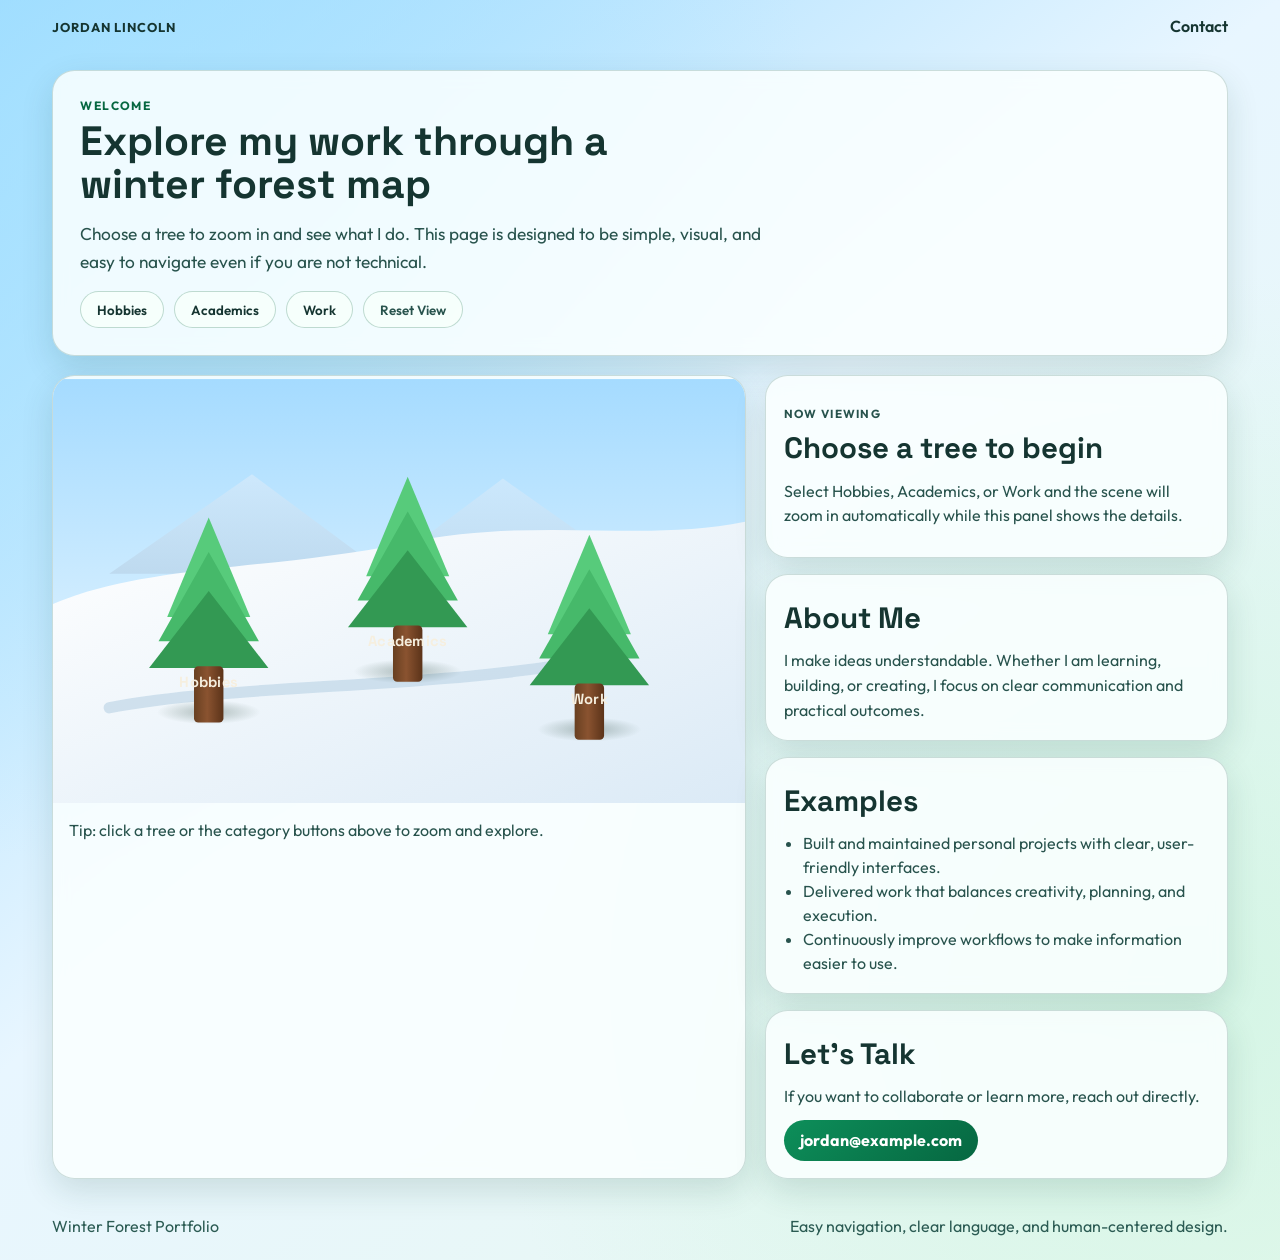
==== commit 3e3c9154: "reworked bento box design and info" ====
--- a/index.html
+++ b/index.html
@@ -1,69 +1,141 @@
-<!DOCTYPE html>
+<!doctype html>
 <html lang="en">
 <head>
   <meta charset="utf-8" />
   <meta name="viewport" content="width=device-width,initial-scale=1" />
-  <title>Mountain Mockup</title>
-  <link href="https://fonts.googleapis.com/css2?family=Special+Elite&display=swap" rel="stylesheet">
-  <link rel="stylesheet" href="styles.css" />
+  <title>Jordan Lincoln | Winter Forest Portfolio</title>
+  <link rel="preconnect" href="https://fonts.googleapis.com">
+  <link rel="preconnect" href="https://fonts.gstatic.com" crossorigin>
+  <link href="https://fonts.googleapis.com/css2?family=Outfit:wght@400;500;600;700&family=Space+Grotesk:wght@500;700&display=swap" rel="stylesheet">
+  <link rel="stylesheet" href="index.css">
 </head>
 <body>
-  <main class="stage">
-    <svg class="scene" viewBox="0 0 1200 800" preserveAspectRatio="xMidYMid slice" aria-hidden="true">
-      <!-- Sky triangle -->
-      <polygon id="sky" points="1200,0 1200,300 0,0" fill="#63c7f6" />
-      <!-- Clouds -->
-      <g id="clouds" fill="#cfcfcf">
-        <ellipse cx="300" cy="70" rx="70" ry="40" />
-        <ellipse cx="360" cy="60" rx="50" ry="32" />
-        <ellipse cx="820" cy="60" rx="120" ry="64" />
-        <ellipse cx="1080" cy="80" rx="68" ry="42" />
-      </g>
-      <!-- Snow hill overlay (white rounded shape) -->
-      <path id="snow" d="M-50,320 C150,360 380,420 610,360 C820,300 920,300 1250,380 L1250,900 L-50,900 Z" fill="#ffffff" />
+  <a class="skip-link" href="#details-panel">Skip to details</a>
 
-      <!-- Winding path -->
-      <path id="path" d="M620,290 C640,360 760,320 700,380 C620,460 720,520 840,520 C960,520 1030,540 915,640 C760,780 350,700 270,760"
-        stroke="#c6c6c6" stroke-width="18" fill="none" stroke-linecap="round" stroke-linejoin="round" />
+  <header class="topbar">
+    <p class="brand">Jordan Lincoln</p>
+    <a class="topbar-link" href="#contact">Contact</a>
+  </header>
 
-      <!-- Trees group (three trees) -->
-      <g id="trees">
-        <!-- left tree -->
-        <g class="tree" data-key="hobbies" transform="translate(140,520) scale(1)">
-          <rect class="trunk" x="-10" y="60" width="20" height="40" fill="#6b3d18" />
-          <g class="foliage" fill="#58d16a">
-            <polygon points="0,0 -32,68 32,68" />
-            <polygon points="0,18 -40,82 40,82" />
-            <polygon points="0,36 -44,96 44,96" />
+  <main class="page">
+    <section class="hero" aria-labelledby="hero-title">
+      <p class="hero-kicker">Welcome</p>
+      <h1 id="hero-title">Explore my work through a winter forest map</h1>
+      <p class="hero-copy">Choose a tree to zoom in and see what I do. This page is designed to be simple, visual, and easy to navigate even if you are not technical.</p>
+      <nav class="category-nav" aria-label="Main categories">
+        <button type="button" class="chip" data-select-key="hobbies">Hobbies</button>
+        <button type="button" class="chip" data-select-key="academics">Academics</button>
+        <button type="button" class="chip" data-select-key="work">Work</button>
+        <button type="button" class="chip chip-muted" id="reset-view">Reset View</button>
+      </nav>
+    </section>
+
+    <section class="scene-shell" aria-label="Interactive forest scene">
+      <svg id="main-scene" class="scene" viewBox="0 0 1600 980" preserveAspectRatio="xMidYMid meet" role="img" aria-label="Snowy forest with three trees for Hobbies, Academics, and Work">
+        <defs>
+          <linearGradient id="sky-grad" x1="0" y1="0" x2="0" y2="1">
+            <stop offset="0%" stop-color="#a5dbff" />
+            <stop offset="100%" stop-color="#f4fbff" />
+          </linearGradient>
+          <linearGradient id="snow-grad" x1="0" y1="0" x2="1" y2="1">
+            <stop offset="0%" stop-color="#ffffff" />
+            <stop offset="100%" stop-color="#dbeaf6" />
+          </linearGradient>
+          <linearGradient id="mountain-grad" x1="0" y1="0" x2="0" y2="1">
+            <stop offset="0%" stop-color="#d7ebfb" />
+            <stop offset="100%" stop-color="#b9d3e8" />
+          </linearGradient>
+          <linearGradient id="trunk-grad" x1="0" y1="0" x2="1" y2="0">
+            <stop offset="0%" stop-color="#684021" />
+            <stop offset="45%" stop-color="#8a5330" />
+            <stop offset="100%" stop-color="#5b3319" />
+          </linearGradient>
+          <radialGradient id="ground-shadow" cx="50%" cy="50%" r="50%">
+            <stop offset="0%" stop-color="#2e4a3e" stop-opacity="0.34" />
+            <stop offset="100%" stop-color="#27483a" stop-opacity="0" />
+          </radialGradient>
+        </defs>
+
+        <rect x="0" y="0" width="1600" height="980" fill="url(#sky-grad)" />
+        <path d="M130,450 L460,220 L770,450 Z" fill="url(#mountain-grad)" opacity="0.7" />
+        <path d="M720,470 L1040,230 L1380,470 Z" fill="url(#mountain-grad)" opacity="0.63" />
+        <path d="M0,520 C210,430 520,440 810,380 C1120,315 1360,380 1600,330 L1600,980 L0,980 Z" fill="url(#snow-grad)" />
+        <path d="M130,760 C450,700 910,720 1290,640" fill="none" stroke="#b9d2e4" stroke-width="26" stroke-linecap="round" opacity="0.6" />
+
+        <g id="scene-stage">
+          <g class="tree" tabindex="0" role="button" aria-label="Hobbies tree" data-key="hobbies" data-cx="360" data-cy="560">
+            <ellipse cx="360" cy="770" rx="120" ry="28" fill="url(#ground-shadow)" />
+            <g class="foliage" transform="translate(360,420)">
+              <polygon points="0,-100 -96,130 96,130" fill="#57cb7b"/>
+              <polygon points="0,-20 -116,186 116,186" fill="#46b96a"/>
+              <polygon points="0,70 -138,248 138,248" fill="#339953"/>
+            </g>
+            <rect x="326" y="664" width="68" height="130" rx="10" fill="url(#trunk-grad)" />
+            <text class="tree-label" x="360" y="712" text-anchor="middle">Hobbies</text>
+          </g>
+
+          <g class="tree" tabindex="0" role="button" aria-label="Academics tree" data-key="academics" data-cx="820" data-cy="470">
+            <ellipse cx="820" cy="676" rx="125" ry="28" fill="url(#ground-shadow)" />
+            <g class="foliage" transform="translate(820,326)">
+              <polygon points="0,-100 -96,130 96,130" fill="#57cb7b"/>
+              <polygon points="0,-20 -116,186 116,186" fill="#46b96a"/>
+              <polygon points="0,70 -138,248 138,248" fill="#339953"/>
+            </g>
+            <rect x="786" y="570" width="68" height="130" rx="10" fill="url(#trunk-grad)" />
+            <text class="tree-label" x="820" y="618" text-anchor="middle">Academics</text>
+          </g>
+
+          <g class="tree" tabindex="0" role="button" aria-label="Work tree" data-key="work" data-cx="1240" data-cy="600">
+            <ellipse cx="1240" cy="810" rx="120" ry="28" fill="url(#ground-shadow)" />
+            <g class="foliage" transform="translate(1240,460)">
+              <polygon points="0,-100 -96,130 96,130" fill="#57cb7b"/>
+              <polygon points="0,-20 -116,186 116,186" fill="#46b96a"/>
+              <polygon points="0,70 -138,248 138,248" fill="#339953"/>
+            </g>
+            <rect x="1206" y="704" width="68" height="130" rx="10" fill="url(#trunk-grad)" />
+            <text class="tree-label" x="1240" y="752" text-anchor="middle">Work</text>
           </g>
         </g>
+      </svg>
 
-        <!-- center tree -->
-        <g class="tree" data-key="academics" transform="translate(420,560) scale(1)">
-          <rect class="trunk" x="-10" y="60" width="20" height="40" fill="#6b3d18" />
-          <g class="foliage" fill="#58d16a">
-            <polygon points="0,0 -36,72 36,72" />
-            <polygon points="0,18 -44,86 44,86" />
-            <polygon points="0,36 -48,98 48,98" />
-          </g>
-        </g>
+      <p class="scene-tip">Tip: click a tree or the category buttons above to zoom and explore.</p>
+    </section>
 
-        <!-- right tree -->
-        <g class="tree" data-key="work" transform="translate(260,660) scale(1)">
-          <rect class="trunk" x="-10" y="60" width="20" height="40" fill="#6b3d18" />
-          <g class="foliage" fill="#58d16a">
-            <polygon points="0,0 -28,60 28,60" />
-            <polygon points="0,16 -36,74 36,74" />
-            <polygon points="0,34 -40,92 40,92" />
-          </g>
-        </g>
-      </g>
-    </svg>
+    <section class="details" id="details-panel" aria-live="polite">
+      <article class="detail-card">
+        <p class="eyebrow">Now Viewing</p>
+        <h2 id="detail-title">Choose a tree to begin</h2>
+        <p id="detail-body">Select Hobbies, Academics, or Work and the scene will zoom in automatically while this panel shows the details.</p>
+        <div id="detail-list" class="detail-list"></div>
+      </article>
 
-    <!-- Zoom trunk element (created/used by JS) -->
-    <div id="zoom-root" aria-hidden="true"></div>
+      <article class="trust-card" id="about">
+        <h2>About Me</h2>
+        <p>I make ideas understandable. Whether I am learning, building, or creating, I focus on clear communication and practical outcomes.</p>
+      </article>
 
+      <article class="trust-card">
+        <h2>Examples</h2>
+        <ul>
+          <li>Built and maintained personal projects with clear, user-friendly interfaces.</li>
+          <li>Delivered work that balances creativity, planning, and execution.</li>
+          <li>Continuously improve workflows to make information easier to use.</li>
+        </ul>
+      </article>
+
+      <article class="cta-card" id="contact">
+        <h2>Let&apos;s Talk</h2>
+        <p>If you want to collaborate or learn more, reach out directly.</p>
+        <a href="mailto:jordan@example.com">jordan@example.com</a>
+      </article>
+    </section>
   </main>
-  <script src="script.js"></script>
+
+  <footer class="footer">
+    <p>Winter Forest Portfolio</p>
+    <p>Easy navigation, clear language, and human-centered design.</p>
+  </footer>
+
+  <script src="index.js"></script>
 </body>
-</html>+</html>
--- a/index.css
+++ b/index.css
@@ -0,0 +1,363 @@
+:root {
+  --ink-strong: #153531;
+  --ink-body: #28534d;
+  --sky-white: #f5fbff;
+  --card: rgba(251, 255, 255, 0.86);
+  --card-border: rgba(26, 91, 76, 0.2);
+  --accent: #0d8f5a;
+  --accent-dark: #066741;
+  --chip-bg: rgba(247, 255, 252, 0.92);
+  --ring: #0d8f5a;
+}
+
+* {
+  box-sizing: border-box;
+}
+
+html,
+body {
+  margin: 0;
+  min-height: 100%;
+}
+
+body {
+  font-family: 'Outfit', 'Segoe UI', sans-serif;
+  color: var(--ink-strong);
+  background:
+    radial-gradient(circle at 8% 12%, rgba(171, 228, 255, 0.74) 0%, rgba(171, 228, 255, 0) 44%),
+    radial-gradient(circle at 93% 78%, rgba(208, 245, 226, 0.8) 0%, rgba(208, 245, 226, 0) 46%),
+    linear-gradient(140deg, #93d6ff 0%, #e8f6ff 46%, #e8f8ef 100%);
+}
+
+.skip-link {
+  position: absolute;
+  left: 0.7rem;
+  top: -4rem;
+  z-index: 100;
+  background: #0f4f3c;
+  color: #fff;
+  padding: 0.65rem 0.9rem;
+  border-radius: 0.7rem;
+  text-decoration: none;
+}
+
+.skip-link:focus-visible {
+  top: 0.7rem;
+}
+
+.topbar {
+  max-width: 1240px;
+  margin: 0 auto;
+  padding: 1rem clamp(1rem, 4vw, 2rem) 0;
+  display: flex;
+  justify-content: space-between;
+  align-items: center;
+}
+
+.brand {
+  margin: 0;
+  letter-spacing: 0.08em;
+  text-transform: uppercase;
+  font-weight: 700;
+  font-size: 0.8rem;
+}
+
+.topbar-link {
+  color: var(--ink-strong);
+  text-decoration: none;
+  font-weight: 600;
+  border-bottom: 2px solid transparent;
+}
+
+.topbar-link:hover,
+.topbar-link:focus-visible {
+  border-color: var(--accent);
+}
+
+.page {
+  max-width: 1240px;
+  margin: 0 auto;
+  padding: clamp(1rem, 3vw, 2rem);
+  display: grid;
+  gap: 1.2rem;
+  grid-template-columns: 1.2fr 0.8fr;
+}
+
+.hero,
+.scene-shell,
+.detail-card,
+.trust-card,
+.cta-card {
+  border-radius: 1.4rem;
+  border: 1px solid var(--card-border);
+  background: var(--card);
+  box-shadow: 0 12px 32px rgba(17, 68, 57, 0.14);
+  backdrop-filter: blur(8px);
+}
+
+.hero {
+  grid-column: 1 / -1;
+  padding: clamp(1.1rem, 2.3vw, 1.7rem);
+}
+
+.hero-kicker {
+  margin: 0;
+  color: var(--accent-dark);
+  font-weight: 700;
+  letter-spacing: 0.12em;
+  text-transform: uppercase;
+  font-size: 0.75rem;
+}
+
+.hero h1 {
+  margin: 0.45rem 0 0;
+  font-family: 'Space Grotesk', sans-serif;
+  font-size: clamp(1.7rem, 3.2vw, 2.8rem);
+  line-height: 1.05;
+  max-width: 20ch;
+}
+
+.hero-copy {
+  margin: 0.85rem 0 0;
+  max-width: 62ch;
+  color: var(--ink-body);
+  font-size: clamp(1rem, 1.4vw, 1.08rem);
+  line-height: 1.6;
+}
+
+.category-nav {
+  margin-top: 1rem;
+  display: flex;
+  flex-wrap: wrap;
+  gap: 0.62rem;
+}
+
+.chip {
+  border: 1px solid rgba(10, 103, 68, 0.24);
+  border-radius: 999px;
+  background: var(--chip-bg);
+  color: var(--ink-strong);
+  padding: 0.58rem 1rem;
+  font-family: inherit;
+  font-weight: 600;
+  cursor: pointer;
+  transition: transform 180ms ease, box-shadow 180ms ease, background-color 180ms ease;
+}
+
+.chip:hover,
+.chip:focus-visible,
+.chip.is-active {
+  background: linear-gradient(120deg, #d7ffeb, #f6fff9);
+  transform: translateY(-1px);
+  box-shadow: 0 8px 18px rgba(11, 97, 64, 0.16);
+}
+
+.chip-muted {
+  color: var(--ink-body);
+}
+
+.scene-shell {
+  overflow: hidden;
+}
+
+.scene {
+  width: 100%;
+  min-height: 430px;
+  display: block;
+}
+
+#scene-stage {
+  transition: transform 760ms cubic-bezier(.18, .85, .2, 1);
+  transform-origin: center center;
+}
+
+.tree {
+  cursor: pointer;
+  outline: none;
+}
+
+.tree-label {
+  font-family: 'Space Grotesk', sans-serif;
+  font-size: 34px;
+  font-weight: 700;
+  fill: #f6efdf;
+  letter-spacing: 0.015em;
+}
+
+.foliage {
+  transform-origin: 0px 180px;
+}
+
+.tree:hover .foliage,
+.tree:focus-visible .foliage,
+.tree.is-active .foliage {
+  animation: sway 1100ms ease;
+}
+
+.tree:focus-visible {
+  filter: drop-shadow(0 0 8px rgba(13, 143, 90, 0.48));
+}
+
+@keyframes sway {
+  0% { transform: rotate(0deg); }
+  20% { transform: rotate(2.2deg); }
+  55% { transform: rotate(-1.8deg); }
+  100% { transform: rotate(0deg); }
+}
+
+.scene-tip {
+  margin: 0;
+  padding: 0.86rem 1rem 1.05rem;
+  color: var(--ink-body);
+}
+
+.details {
+  display: grid;
+  gap: 1rem;
+}
+
+.detail-card,
+.trust-card,
+.cta-card {
+  padding: 1.1rem;
+}
+
+.eyebrow {
+  margin: 0;
+  text-transform: uppercase;
+  letter-spacing: 0.11em;
+  font-size: 0.73rem;
+  font-weight: 700;
+  color: #326d61;
+}
+
+.detail-card h2,
+.trust-card h2,
+.cta-card h2 {
+  margin: 0.4rem 0 0;
+  font-family: 'Space Grotesk', sans-serif;
+  font-size: clamp(1.3rem, 2.3vw, 1.85rem);
+}
+
+.detail-card p,
+.trust-card p,
+.cta-card p {
+  margin: 0.7rem 0 0;
+  color: var(--ink-body);
+  line-height: 1.55;
+}
+
+.detail-list {
+  margin-top: 0.7rem;
+  display: grid;
+  gap: 0.62rem;
+}
+
+.detail-item {
+  border: 1px solid rgba(20, 86, 68, 0.2);
+  border-radius: 0.88rem;
+  padding: 0.72rem 0.8rem;
+  background: rgba(255, 255, 255, 0.88);
+}
+
+.detail-item h3 {
+  margin: 0;
+  font-size: 1rem;
+}
+
+.detail-item p {
+  margin: 0.35rem 0 0;
+  color: var(--ink-body);
+}
+
+.detail-item a {
+  margin-top: 0.38rem;
+  display: inline-block;
+  color: #0f7b52;
+  text-decoration: none;
+  font-weight: 600;
+}
+
+.detail-item a:hover,
+.detail-item a:focus-visible {
+  text-decoration: underline;
+}
+
+.trust-card ul {
+  margin: 0.7rem 0 0;
+  padding-left: 1.2rem;
+  color: var(--ink-body);
+  line-height: 1.5;
+}
+
+.cta-card a {
+  display: inline-block;
+  margin-top: 0.7rem;
+  text-decoration: none;
+  font-weight: 700;
+  color: #fff;
+  background: linear-gradient(140deg, var(--accent), var(--accent-dark));
+  border-radius: 999px;
+  padding: 0.64rem 1rem;
+}
+
+.cta-card a:hover,
+.cta-card a:focus-visible {
+  box-shadow: 0 8px 18px rgba(9, 106, 68, 0.28);
+}
+
+.footer {
+  max-width: 1240px;
+  margin: 0 auto;
+  padding: 0.3rem clamp(1rem, 4vw, 2rem) 1.5rem;
+  color: #2b5b53;
+  display: flex;
+  justify-content: space-between;
+  gap: 1rem;
+  flex-wrap: wrap;
+}
+
+.footer p {
+  margin: 0;
+}
+
+:focus-visible {
+  outline: 3px solid var(--ring);
+  outline-offset: 2px;
+}
+
+@media (max-width: 980px) {
+  .page {
+    grid-template-columns: 1fr;
+  }
+
+  .scene {
+    min-height: 370px;
+  }
+}
+
+@media (max-width: 660px) {
+  .hero h1 {
+    max-width: none;
+  }
+
+  .chip {
+    width: 100%;
+    text-align: left;
+  }
+
+  .tree-label {
+    font-size: 28px;
+  }
+}
+
+@media (prefers-reduced-motion: reduce) {
+  *,
+  *::before,
+  *::after {
+    animation-duration: 0.01ms !important;
+    animation-iteration-count: 1 !important;
+    transition-duration: 0.01ms !important;
+    scroll-behavior: auto !important;
+  }
+}
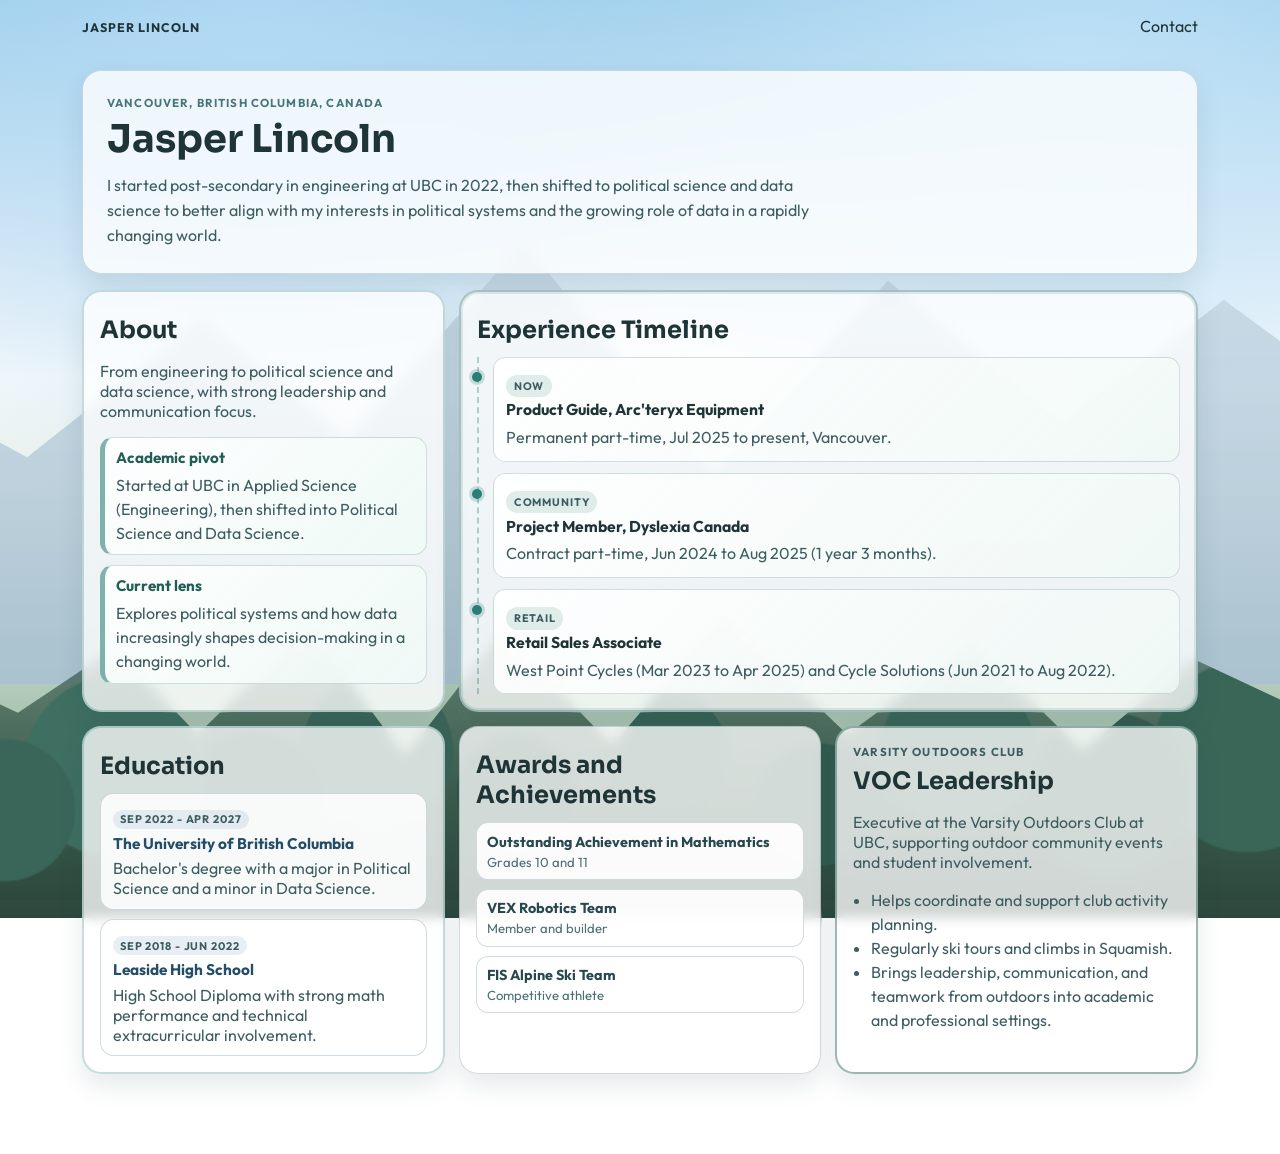
==== commit b5ed3297: "reworked info and design" ====
--- a/index.html
+++ b/index.html
@@ -3,139 +3,105 @@
 <head>
   <meta charset="utf-8" />
   <meta name="viewport" content="width=device-width,initial-scale=1" />
-  <title>Jordan Lincoln | Winter Forest Portfolio</title>
+  <title>Jasper Lincoln | UBC Political Science and Data Science</title>
   <link rel="preconnect" href="https://fonts.googleapis.com">
   <link rel="preconnect" href="https://fonts.gstatic.com" crossorigin>
-  <link href="https://fonts.googleapis.com/css2?family=Outfit:wght@400;500;600;700&family=Space+Grotesk:wght@500;700&display=swap" rel="stylesheet">
+  <link href="https://fonts.googleapis.com/css2?family=Outfit:wght@400;500;600;700&family=Sora:wght@600;700&display=swap" rel="stylesheet">
   <link rel="stylesheet" href="index.css">
 </head>
 <body>
-  <a class="skip-link" href="#details-panel">Skip to details</a>
+  <a class="skip-link" href="#profile-grid">Skip to profile grid</a>
 
   <header class="topbar">
-    <p class="brand">Jordan Lincoln</p>
+    <p class="brand">Jasper Lincoln</p>
     <a class="topbar-link" href="#contact">Contact</a>
   </header>
 
   <main class="page">
     <section class="hero" aria-labelledby="hero-title">
-      <p class="hero-kicker">Welcome</p>
-      <h1 id="hero-title">Explore my work through a winter forest map</h1>
-      <p class="hero-copy">Choose a tree to zoom in and see what I do. This page is designed to be simple, visual, and easy to navigate even if you are not technical.</p>
-      <nav class="category-nav" aria-label="Main categories">
-        <button type="button" class="chip" data-select-key="hobbies">Hobbies</button>
-        <button type="button" class="chip" data-select-key="academics">Academics</button>
-        <button type="button" class="chip" data-select-key="work">Work</button>
-        <button type="button" class="chip chip-muted" id="reset-view">Reset View</button>
-      </nav>
+      <p class="hero-kicker">Vancouver, British Columbia, Canada</p>
+      <h1 id="hero-title">Jasper Lincoln</h1>
+      <p class="hero-copy">I started post-secondary in engineering at UBC in 2022, then shifted to political science and data science to better align with my interests in political systems and the growing role of data in a rapidly changing world.</p>
     </section>
 
-    <section class="scene-shell" aria-label="Interactive forest scene">
-      <svg id="main-scene" class="scene" viewBox="0 0 1600 980" preserveAspectRatio="xMidYMid meet" role="img" aria-label="Snowy forest with three trees for Hobbies, Academics, and Work">
-        <defs>
-          <linearGradient id="sky-grad" x1="0" y1="0" x2="0" y2="1">
-            <stop offset="0%" stop-color="#a5dbff" />
-            <stop offset="100%" stop-color="#f4fbff" />
-          </linearGradient>
-          <linearGradient id="snow-grad" x1="0" y1="0" x2="1" y2="1">
-            <stop offset="0%" stop-color="#ffffff" />
-            <stop offset="100%" stop-color="#dbeaf6" />
-          </linearGradient>
-          <linearGradient id="mountain-grad" x1="0" y1="0" x2="0" y2="1">
-            <stop offset="0%" stop-color="#d7ebfb" />
-            <stop offset="100%" stop-color="#b9d3e8" />
-          </linearGradient>
-          <linearGradient id="trunk-grad" x1="0" y1="0" x2="1" y2="0">
-            <stop offset="0%" stop-color="#684021" />
-            <stop offset="45%" stop-color="#8a5330" />
-            <stop offset="100%" stop-color="#5b3319" />
-          </linearGradient>
-          <radialGradient id="ground-shadow" cx="50%" cy="50%" r="50%">
-            <stop offset="0%" stop-color="#2e4a3e" stop-opacity="0.34" />
-            <stop offset="100%" stop-color="#27483a" stop-opacity="0" />
-          </radialGradient>
-        </defs>
-
-        <rect x="0" y="0" width="1600" height="980" fill="url(#sky-grad)" />
-        <path d="M130,450 L460,220 L770,450 Z" fill="url(#mountain-grad)" opacity="0.7" />
-        <path d="M720,470 L1040,230 L1380,470 Z" fill="url(#mountain-grad)" opacity="0.63" />
-        <path d="M0,520 C210,430 520,440 810,380 C1120,315 1360,380 1600,330 L1600,980 L0,980 Z" fill="url(#snow-grad)" />
-        <path d="M130,760 C450,700 910,720 1290,640" fill="none" stroke="#b9d2e4" stroke-width="26" stroke-linecap="round" opacity="0.6" />
-
-        <g id="scene-stage">
-          <g class="tree" tabindex="0" role="button" aria-label="Hobbies tree" data-key="hobbies" data-cx="360" data-cy="560">
-            <ellipse cx="360" cy="770" rx="120" ry="28" fill="url(#ground-shadow)" />
-            <g class="foliage" transform="translate(360,420)">
-              <polygon points="0,-100 -96,130 96,130" fill="#57cb7b"/>
-              <polygon points="0,-20 -116,186 116,186" fill="#46b96a"/>
-              <polygon points="0,70 -138,248 138,248" fill="#339953"/>
-            </g>
-            <rect x="326" y="664" width="68" height="130" rx="10" fill="url(#trunk-grad)" />
-            <text class="tree-label" x="360" y="712" text-anchor="middle">Hobbies</text>
-          </g>
-
-          <g class="tree" tabindex="0" role="button" aria-label="Academics tree" data-key="academics" data-cx="820" data-cy="470">
-            <ellipse cx="820" cy="676" rx="125" ry="28" fill="url(#ground-shadow)" />
-            <g class="foliage" transform="translate(820,326)">
-              <polygon points="0,-100 -96,130 96,130" fill="#57cb7b"/>
-              <polygon points="0,-20 -116,186 116,186" fill="#46b96a"/>
-              <polygon points="0,70 -138,248 138,248" fill="#339953"/>
-            </g>
-            <rect x="786" y="570" width="68" height="130" rx="10" fill="url(#trunk-grad)" />
-            <text class="tree-label" x="820" y="618" text-anchor="middle">Academics</text>
-          </g>
-
-          <g class="tree" tabindex="0" role="button" aria-label="Work tree" data-key="work" data-cx="1240" data-cy="600">
-            <ellipse cx="1240" cy="810" rx="120" ry="28" fill="url(#ground-shadow)" />
-            <g class="foliage" transform="translate(1240,460)">
-              <polygon points="0,-100 -96,130 96,130" fill="#57cb7b"/>
-              <polygon points="0,-20 -116,186 116,186" fill="#46b96a"/>
-              <polygon points="0,70 -138,248 138,248" fill="#339953"/>
-            </g>
-            <rect x="1206" y="704" width="68" height="130" rx="10" fill="url(#trunk-grad)" />
-            <text class="tree-label" x="1240" y="752" text-anchor="middle">Work</text>
-          </g>
-        </g>
-      </svg>
-
-      <p class="scene-tip">Tip: click a tree or the category buttons above to zoom and explore.</p>
-    </section>
-
-    <section class="details" id="details-panel" aria-live="polite">
-      <article class="detail-card">
-        <p class="eyebrow">Now Viewing</p>
-        <h2 id="detail-title">Choose a tree to begin</h2>
-        <p id="detail-body">Select Hobbies, Academics, or Work and the scene will zoom in automatically while this panel shows the details.</p>
-        <div id="detail-list" class="detail-list"></div>
+    <section class="bento" id="profile-grid" aria-label="Jasper Lincoln profile bento layout">
+      <article class="bento-card category-card about-card">
+        <h2>About</h2>
+        <p>From engineering to political science and data science, with strong leadership and communication focus.</p>
+        <div class="about-points">
+          <article class="about-point">
+            <h3>Academic pivot</h3>
+            <p>Started at UBC in Applied Science (Engineering), then shifted into Political Science and Data Science.</p>
+          </article>
+          <article class="about-point">
+            <h3>Current lens</h3>
+            <p>Explores political systems and how data increasingly shapes decision-making in a changing world.</p>
+          </article>
+        </div>
       </article>
 
-      <article class="trust-card" id="about">
-        <h2>About Me</h2>
-        <p>I make ideas understandable. Whether I am learning, building, or creating, I focus on clear communication and practical outcomes.</p>
+      <article class="bento-card spotlight-card">
+        <h2>Experience Timeline</h2>
+        <div class="detail-list">
+          <article class="detail-item">
+            <p class="role-tag">Now</p>
+            <h3>Product Guide, Arc'teryx Equipment</h3>
+            <p>Permanent part-time, Jul 2025 to present, Vancouver.</p>
+          </article>
+          <article class="detail-item">
+            <p class="role-tag">Community</p>
+            <h3>Project Member, Dyslexia Canada</h3>
+            <p>Contract part-time, Jun 2024 to Aug 2025 (1 year 3 months).</p>
+          </article>
+          <article class="detail-item">
+            <p class="role-tag">Retail</p>
+            <h3>Retail Sales Associate</h3>
+            <p>West Point Cycles (Mar 2023 to Apr 2025) and Cycle Solutions (Jun 2021 to Aug 2022).</p>
+          </article>
+        </div>
       </article>
 
-      <article class="trust-card">
-        <h2>Examples</h2>
-        <ul>
-          <li>Built and maintained personal projects with clear, user-friendly interfaces.</li>
-          <li>Delivered work that balances creativity, planning, and execution.</li>
-          <li>Continuously improve workflows to make information easier to use.</li>
+      <article class="bento-card category-card education-card">
+        <h2>Education</h2>
+        <div class="edu-stack">
+          <article class="edu-item">
+            <p class="edu-time">Sep 2022 - Apr 2027</p>
+            <h3>The University of British Columbia</h3>
+            <p>Bachelor's degree with a major in Political Science and a minor in Data Science.</p>
+          </article>
+          <article class="edu-item">
+            <p class="edu-time">Sep 2018 - Jun 2022</p>
+            <h3>Leaside High School</h3>
+            <p>High School Diploma with strong math performance and technical extracurricular involvement.</p>
+          </article>
+        </div>
+      </article>
+
+      <article class="bento-card achievements-card" id="about">
+        <h2>Awards and Achievements</h2>
+        <ul class="achievement-list">
+          <li><strong>Outstanding Achievement in Mathematics</strong><span>Grades 10 and 11</span></li>
+          <li><strong>VEX Robotics Team</strong><span>Member and builder</span></li>
+          <li><strong>FIS Alpine Ski Team</strong><span>Competitive athlete</span></li>
         </ul>
       </article>
 
-      <article class="cta-card" id="contact">
-        <h2>Let&apos;s Talk</h2>
-        <p>If you want to collaborate or learn more, reach out directly.</p>
-        <a href="mailto:jordan@example.com">jordan@example.com</a>
+      <article class="bento-card cta-card voc-card" id="contact">
+        <p class="eyebrow">Varsity Outdoors Club</p>
+        <h2>VOC Leadership</h2>
+        <p>Executive at the Varsity Outdoors Club at UBC, supporting outdoor community events and student involvement.</p>
+        <ul class="mini-list">
+          <li>Helps coordinate and support club activity planning.</li>
+          <li>Regularly ski tours and climbs in Squamish.</li>
+          <li>Brings leadership, communication, and teamwork from outdoors into academic and professional settings.</li>
+        </ul>
       </article>
     </section>
   </main>
 
   <footer class="footer">
-    <p>Winter Forest Portfolio</p>
-    <p>Easy navigation, clear language, and human-centered design.</p>
+    <p>Jasper Lincoln 2026</p>
+    <!-- <p>Political Science and Data Science at UBC</p> -->
   </footer>
-
-  <script src="index.js"></script>
 </body>
 </html>
--- a/index.css
+++ b/index.css
@@ -1,13 +1,11 @@
 :root {
-  --ink-strong: #153531;
-  --ink-body: #28534d;
-  --sky-white: #f5fbff;
-  --card: rgba(251, 255, 255, 0.86);
-  --card-border: rgba(26, 91, 76, 0.2);
-  --accent: #0d8f5a;
-  --accent-dark: #066741;
-  --chip-bg: rgba(247, 255, 252, 0.92);
-  --ring: #0d8f5a;
+  --ink: #1f3437;
+  --ink-soft: #3d5d61;
+  --card: rgba(255, 255, 255, 0.86);
+  --card-border: rgba(35, 79, 87, 0.2);
+  --accent: #2a7e74;
+  --accent-soft: #d9f1ee;
+  --ring: #2a7e74;
 }
 
 * {
@@ -22,302 +20,436 @@
 
 body {
   font-family: 'Outfit', 'Segoe UI', sans-serif;
-  color: var(--ink-strong);
+  color: var(--ink);
   background:
-    radial-gradient(circle at 8% 12%, rgba(171, 228, 255, 0.74) 0%, rgba(171, 228, 255, 0) 44%),
-    radial-gradient(circle at 93% 78%, rgba(208, 245, 226, 0.8) 0%, rgba(208, 245, 226, 0) 46%),
-    linear-gradient(140deg, #93d6ff 0%, #e8f6ff 46%, #e8f8ef 100%);
+    radial-gradient(circle at 20% 8%, rgba(183, 221, 247, 0.72) 0%, rgba(183, 221, 247, 0) 36%),
+    radial-gradient(circle at 84% 10%, rgba(203, 233, 252, 0.64) 0%, rgba(203, 233, 252, 0) 42%),
+    linear-gradient(180deg, #9ccdea 0%, #d9e9f5 28%, #f5f9fb 42%, #e5efe6 56%, #b7cfbe 74%, #7ea08a 100%);
+  background-attachment: fixed;
+}
+
+body::before,
+body::after {
+  content: '';
+  position: fixed;
+  inset: 0;
+  pointer-events: none;
+  z-index: -1;
+}
+
+body::before {
+  inset: 6% -7% 24% -7%;
+  background:
+    linear-gradient(180deg, rgba(211, 226, 236, 0.9) 0%, rgba(168, 192, 209, 0.96) 100%);
+  clip-path: polygon(0 100%, 0 54%, 8% 64%, 20% 42%, 30% 61%, 42% 30%, 55% 66%, 67% 36%, 79% 59%, 90% 39%, 100% 56%, 100% 100%);
+  opacity: 0.9;
+}
+
+body::after {
+  inset: 42% -4% -2% -4%;
+  background:
+    radial-gradient(circle at 4% 80%, #3a665a 0 5%, transparent 5.2%),
+    radial-gradient(circle at 12% 72%, #3e6f60 0 7%, transparent 7.2%),
+    radial-gradient(circle at 22% 79%, #365f53 0 6%, transparent 6.2%),
+    radial-gradient(circle at 31% 69%, #3a6558 0 7.3%, transparent 7.5%),
+    radial-gradient(circle at 41% 77%, #33584d 0 6.4%, transparent 6.6%),
+    radial-gradient(circle at 52% 69%, #376254 0 7.2%, transparent 7.4%),
+    radial-gradient(circle at 63% 79%, #335b4e 0 6.2%, transparent 6.4%),
+    radial-gradient(circle at 73% 69%, #3b6659 0 7.1%, transparent 7.3%),
+    radial-gradient(circle at 84% 77%, #355d50 0 6.5%, transparent 6.7%),
+    radial-gradient(circle at 94% 70%, #3a6658 0 7%, transparent 7.2%),
+    linear-gradient(180deg, rgba(90, 128, 105, 0.12) 0%, rgba(50, 83, 69, 0.92) 80%, rgba(41, 67, 56, 0.98) 100%);
+  clip-path: polygon(0 100%, 0 56%, 5% 62%, 12% 50%, 18% 66%, 26% 46%, 33% 70%, 40% 47%, 48% 68%, 56% 44%, 65% 66%, 74% 49%, 82% 69%, 90% 52%, 100% 64%, 100% 100%);
 }
 
 .skip-link {
   position: absolute;
-  left: 0.7rem;
+  left: 0.75rem;
   top: -4rem;
-  z-index: 100;
-  background: #0f4f3c;
+  z-index: 90;
+  text-decoration: none;
+  background: #18454a;
   color: #fff;
-  padding: 0.65rem 0.9rem;
-  border-radius: 0.7rem;
-  text-decoration: none;
+  padding: 0.58rem 0.9rem;
+  border-radius: 0.65rem;
 }
 
 .skip-link:focus-visible {
-  top: 0.7rem;
+  top: 0.75rem;
+}
+
+.topbar,
+.page,
+.footer {
+  max-width: 1180px;
+  margin: 0 auto;
+  position: relative;
+  z-index: 2;
 }
 
 .topbar {
-  max-width: 1240px;
-  margin: 0 auto;
   padding: 1rem clamp(1rem, 4vw, 2rem) 0;
   display: flex;
+  align-items: center;
   justify-content: space-between;
-  align-items: center;
 }
 
 .brand {
   margin: 0;
+  text-transform: uppercase;
+  letter-spacing: 0.08em;
+  font-size: 0.78rem;
+  font-weight: 700;
+}
+
+.topbar-link {
+  text-decoration: none;
+  color: var(--ink);
+  border-bottom: 2px solid transparent;
+}
+
+.topbar-link:hover,
+.topbar-link:focus-visible {
+  border-color: var(--accent);
+}
+
+.page {
+  padding: clamp(1rem, 3vw, 2rem);
+}
+
+.hero,
+.bento-card {
+  border: 1px solid var(--card-border);
+  border-radius: 1.2rem;
+  background: rgba(255, 255, 255, 0.78);
+  box-shadow: 0 12px 26px rgba(31, 68, 76, 0.11);
+  backdrop-filter: blur(6px);
+}
+
+.hero {
+  padding: clamp(1rem, 2vw, 1.5rem);
+  margin-bottom: 1rem;
+}
+
+.hero-kicker,
+.eyebrow {
+  margin: 0;
+  text-transform: uppercase;
+  letter-spacing: 0.1em;
+  font-size: 0.72rem;
+  color: #47767b;
+  font-weight: 700;
+}
+
+.hero h1,
+.bento-card h2 {
+  margin: 0.48rem 0 0;
+  font-family: 'Sora', sans-serif;
+}
+
+.hero h1 {
+  font-size: clamp(1.6rem, 3vw, 2.45rem);
+  line-height: 1.1;
+  max-width: 23ch;
+}
+
+.hero-copy,
+.bento-card p,
+.mini-list {
+  color: var(--ink-soft);
+}
+
+.hero-copy {
+  margin: 0.8rem 0 0;
+  max-width: 66ch;
+  line-height: 1.58;
+}
+
+.hero-note {
+  margin: 0.9rem 0 0;
+  font-size: 0.88rem;
+  color: #2f645f;
+  font-weight: 600;
+}
+
+.bento {
+  display: grid;
+  grid-template-columns: repeat(12, minmax(0, 1fr));
+  gap: 0.85rem;
+}
+
+.bento-card {
+  padding: 1rem;
+  position: relative;
+  overflow: hidden;
+}
+
+.category-card {
+  grid-column: span 4;
+  border-width: 2px;
+  border-color: rgba(42, 126, 116, 0.26);
+}
+
+.category-card:hover,
+.category-card:focus-visible {
+  border-color: rgba(42, 126, 116, 0.46);
+  background: #f5fcfa;
+  box-shadow: 0 14px 24px rgba(27, 87, 82, 0.16);
+}
+
+.about-card {
+  background: rgba(255, 255, 255, 0.78);
+}
+
+.about-points {
+  margin-top: 0.72rem;
+  display: grid;
+  gap: 0.62rem;
+}
+
+.about-point {
+  border: 1px solid rgba(47, 110, 103, 0.22);
+  border-left: 5px solid rgba(41, 126, 116, 0.58);
+  border-radius: 0.8rem;
+  padding: 0.62rem 0.7rem;
+  background: linear-gradient(135deg, rgba(255, 255, 255, 0.9), rgba(239, 250, 246, 0.85));
+}
+
+.about-point h3 {
+  margin: 0;
+  font-size: 0.95rem;
+  color: #215e56;
+}
+
+.about-point p {
+  margin: 0.34rem 0 0;
+  line-height: 1.5;
+}
+
+.spotlight-card {
+  grid-column: span 8;
+  border-width: 2px;
+  border-color: rgba(36, 106, 98, 0.38);
+  box-shadow: 0 0 0 2px rgba(42, 126, 116, 0.14) inset, 0 12px 26px rgba(31, 68, 76, 0.11);
+  background: rgba(255, 255, 255, 0.78);
+}
+
+.education-card {
+  background: rgba(255, 255, 255, 0.78);
+}
+
+.edu-stack {
+  margin-top: 0.72rem;
+  display: grid;
+  gap: 0.62rem;
+}
+
+.edu-item {
+  border: 1px solid rgba(69, 111, 140, 0.25);
+  border-radius: 0.84rem;
+  padding: 0.64rem 0.72rem;
+  background: rgba(255, 255, 255, 0.86);
+}
+
+.edu-time {
+  margin: 0;
+  display: inline-block;
+  font-size: 0.69rem;
+  text-transform: uppercase;
+  letter-spacing: 0.08em;
+  color: #315f7f;
+  font-weight: 700;
+  background: rgba(91, 142, 177, 0.14);
+  padding: 0.16rem 0.46rem;
+  border-radius: 999px;
+}
+
+.edu-item h3 {
+  margin: 0.32rem 0 0;
+  font-size: 0.96rem;
+  color: #244d67;
+}
+
+.edu-item p {
+  margin: 0.34rem 0 0;
+}
+
+.edu-subtitle {
+  margin: 0.72rem 0 0;
+  font-size: 0.82rem;
+  font-weight: 700;
+  text-transform: uppercase;
+  letter-spacing: 0.08em;
+  color: #2f617f;
+}
+
+.compact-list {
+  margin-top: 0.42rem;
+}
+
+.cta-card {
+  grid-column: span 4;
+}
+
+.bento-card:not(.spotlight-card):not(.cta-card) {
+  grid-column: span 4;
+}
+
+.detail-list {
+  margin-top: 0.72rem;
+  display: grid;
+  gap: 0.72rem;
+  padding-left: 0.9rem;
+  border-left: 2px dashed rgba(42, 126, 116, 0.34);
+}
+
+.detail-item {
+  border: 1px solid rgba(49, 95, 102, 0.2);
+  border-radius: 0.78rem;
+  padding: 0.72rem 0.78rem;
+  background: linear-gradient(135deg, rgba(255, 255, 255, 0.94), rgba(240, 249, 245, 0.8));
+  position: relative;
+}
+
+.detail-item::before {
+  content: '';
+  position: absolute;
+  left: -1.37rem;
+  top: 0.92rem;
+  width: 0.62rem;
+  height: 0.62rem;
+  border-radius: 999px;
+  background: #2a7e74;
+  box-shadow: 0 0 0 3px rgba(42, 126, 116, 0.22);
+}
+
+.detail-item h3 {
+  margin: 0.16rem 0 0;
+  font-size: 0.98rem;
+}
+
+.detail-item p {
+  margin: 0.35rem 0 0;
+  line-height: 1.5;
+}
+
+.role-tag {
+  margin: 0;
+  display: inline-block;
+  font-size: 0.68rem;
   letter-spacing: 0.08em;
   text-transform: uppercase;
   font-weight: 700;
-  font-size: 0.8rem;
-}
-
-.topbar-link {
-  color: var(--ink-strong);
-  text-decoration: none;
-  font-weight: 600;
-  border-bottom: 2px solid transparent;
-}
-
-.topbar-link:hover,
-.topbar-link:focus-visible {
-  border-color: var(--accent);
-}
-
-.page {
-  max-width: 1240px;
-  margin: 0 auto;
-  padding: clamp(1rem, 3vw, 2rem);
-  display: grid;
-  gap: 1.2rem;
-  grid-template-columns: 1.2fr 0.8fr;
-}
-
-.hero,
-.scene-shell,
-.detail-card,
-.trust-card,
-.cta-card {
-  border-radius: 1.4rem;
-  border: 1px solid var(--card-border);
-  background: var(--card);
-  box-shadow: 0 12px 32px rgba(17, 68, 57, 0.14);
-  backdrop-filter: blur(8px);
-}
-
-.hero {
-  grid-column: 1 / -1;
-  padding: clamp(1.1rem, 2.3vw, 1.7rem);
-}
-
-.hero-kicker {
-  margin: 0;
-  color: var(--accent-dark);
-  font-weight: 700;
-  letter-spacing: 0.12em;
-  text-transform: uppercase;
-  font-size: 0.75rem;
-}
-
-.hero h1 {
-  margin: 0.45rem 0 0;
-  font-family: 'Space Grotesk', sans-serif;
-  font-size: clamp(1.7rem, 3.2vw, 2.8rem);
-  line-height: 1.05;
-  max-width: 20ch;
-}
-
-.hero-copy {
-  margin: 0.85rem 0 0;
-  max-width: 62ch;
-  color: var(--ink-body);
-  font-size: clamp(1rem, 1.4vw, 1.08rem);
-  line-height: 1.6;
-}
-
-.category-nav {
-  margin-top: 1rem;
-  display: flex;
-  flex-wrap: wrap;
-  gap: 0.62rem;
-}
-
-.chip {
-  border: 1px solid rgba(10, 103, 68, 0.24);
+  color: #1f675f;
+  background: rgba(42, 126, 116, 0.14);
   border-radius: 999px;
-  background: var(--chip-bg);
-  color: var(--ink-strong);
-  padding: 0.58rem 1rem;
-  font-family: inherit;
-  font-weight: 600;
-  cursor: pointer;
-  transition: transform 180ms ease, box-shadow 180ms ease, background-color 180ms ease;
-}
-
-.chip:hover,
-.chip:focus-visible,
-.chip.is-active {
-  background: linear-gradient(120deg, #d7ffeb, #f6fff9);
-  transform: translateY(-1px);
-  box-shadow: 0 8px 18px rgba(11, 97, 64, 0.16);
-}
-
-.chip-muted {
-  color: var(--ink-body);
-}
-
-.scene-shell {
-  overflow: hidden;
-}
-
-.scene {
-  width: 100%;
-  min-height: 430px;
+  padding: 0.18rem 0.46rem;
+}
+.voc-card {
+  border-width: 2px;
+  border-color: rgba(38, 98, 85, 0.46);
+  background: rgba(255, 255, 255, 0.78);
+}
+
+.voc-card h2 {
+  color: var(--ink);
+}
+
+.skills-card {
+  background: rgba(255, 255, 255, 0.78);
+}
+
+.achievements-card {
+  background: rgba(255, 255, 255, 0.78);
+  border-color: var(--card-border);
+}
+
+.achievements-card h2 {
+  color: var(--ink);
+}
+
+.achievement-list {
+  margin: 0.74rem 0 0;
+  padding: 0;
+  list-style: none;
+  display: grid;
+  gap: 0.56rem;
+}
+
+.achievement-list li {
+  border: 1px solid rgba(71, 109, 122, 0.24);
+  border-radius: 0.76rem;
+  padding: 0.58rem 0.66rem;
+  background: rgba(255, 255, 255, 0.9);
+}
+
+.achievement-list strong {
   display: block;
-}
-
-#scene-stage {
-  transition: transform 760ms cubic-bezier(.18, .85, .2, 1);
-  transform-origin: center center;
-}
-
-.tree {
-  cursor: pointer;
-  outline: none;
-}
-
-.tree-label {
-  font-family: 'Space Grotesk', sans-serif;
-  font-size: 34px;
-  font-weight: 700;
-  fill: #f6efdf;
-  letter-spacing: 0.015em;
-}
-
-.foliage {
-  transform-origin: 0px 180px;
-}
-
-.tree:hover .foliage,
-.tree:focus-visible .foliage,
-.tree.is-active .foliage {
-  animation: sway 1100ms ease;
-}
-
-.tree:focus-visible {
-  filter: drop-shadow(0 0 8px rgba(13, 143, 90, 0.48));
-}
-
-@keyframes sway {
-  0% { transform: rotate(0deg); }
-  20% { transform: rotate(2.2deg); }
-  55% { transform: rotate(-1.8deg); }
-  100% { transform: rotate(0deg); }
-}
-
-.scene-tip {
-  margin: 0;
-  padding: 0.86rem 1rem 1.05rem;
-  color: var(--ink-body);
-}
-
-.details {
-  display: grid;
-  gap: 1rem;
-}
-
-.detail-card,
-.trust-card,
-.cta-card {
-  padding: 1.1rem;
-}
-
-.eyebrow {
-  margin: 0;
-  text-transform: uppercase;
-  letter-spacing: 0.11em;
-  font-size: 0.73rem;
-  font-weight: 700;
-  color: #326d61;
-}
-
-.detail-card h2,
-.trust-card h2,
-.cta-card h2 {
-  margin: 0.4rem 0 0;
-  font-family: 'Space Grotesk', sans-serif;
-  font-size: clamp(1.3rem, 2.3vw, 1.85rem);
-}
-
-.detail-card p,
-.trust-card p,
-.cta-card p {
-  margin: 0.7rem 0 0;
-  color: var(--ink-body);
-  line-height: 1.55;
-}
-
-.detail-list {
-  margin-top: 0.7rem;
-  display: grid;
-  gap: 0.62rem;
-}
-
-.detail-item {
-  border: 1px solid rgba(20, 86, 68, 0.2);
-  border-radius: 0.88rem;
-  padding: 0.72rem 0.8rem;
-  background: rgba(255, 255, 255, 0.88);
-}
-
-.detail-item h3 {
-  margin: 0;
-  font-size: 1rem;
-}
-
-.detail-item p {
-  margin: 0.35rem 0 0;
-  color: var(--ink-body);
-}
-
-.detail-item a {
-  margin-top: 0.38rem;
-  display: inline-block;
-  color: #0f7b52;
-  text-decoration: none;
-  font-weight: 600;
-}
-
-.detail-item a:hover,
-.detail-item a:focus-visible {
-  text-decoration: underline;
-}
-
-.trust-card ul {
-  margin: 0.7rem 0 0;
-  padding-left: 1.2rem;
-  color: var(--ink-body);
+  font-size: 0.9rem;
+  color: #27484e;
+}
+
+.achievement-list span {
+  margin-top: 0.2rem;
+  display: block;
+  font-size: 0.82rem;
+  color: #4b6f76;
+}
+
+.skills-grid {
+  margin-top: 0.78rem;
+  display: grid;
+  gap: 0.56rem;
+}
+
+.skill-item {
+  border: 1px solid rgba(71, 109, 122, 0.24);
+  border-radius: 0.76rem;
+  padding: 0.54rem 0.66rem;
+  background: rgba(255, 255, 255, 0.9);
+}
+
+.skill-item h3 {
+  margin: 0;
+  font-size: 0.9rem;
+  color: #27484e;
+}
+
+.skill-item p {
+  margin: 0.28rem 0 0;
+  font-size: 0.82rem;
+  line-height: 1.45;
+  color: #4b6f76;
+}
+
+.mini-list {
+  margin: 0.65rem 0 0;
+  padding-left: 1.15rem;
   line-height: 1.5;
 }
 
 .cta-card a {
   display: inline-block;
-  margin-top: 0.7rem;
+  margin-top: 0.8rem;
   text-decoration: none;
-  font-weight: 700;
+  background: linear-gradient(140deg, #2a7e74, #225b67);
   color: #fff;
-  background: linear-gradient(140deg, var(--accent), var(--accent-dark));
   border-radius: 999px;
-  padding: 0.64rem 1rem;
-}
-
-.cta-card a:hover,
-.cta-card a:focus-visible {
-  box-shadow: 0 8px 18px rgba(9, 106, 68, 0.28);
+  padding: 0.58rem 0.94rem;
+  font-weight: 600;
 }
 
 .footer {
-  max-width: 1240px;
-  margin: 0 auto;
-  padding: 0.3rem clamp(1rem, 4vw, 2rem) 1.5rem;
-  color: #2b5b53;
+  padding: 0.35rem clamp(1rem, 4vw, 2rem) 1.4rem;
+  color: #48666a;
   display: flex;
   justify-content: space-between;
-  gap: 1rem;
   flex-wrap: wrap;
+  gap: 0.75rem;
 }
 
 .footer p {
+  color: #fff;
   margin: 0;
 }
 
@@ -326,38 +458,24 @@
   outline-offset: 2px;
 }
 
-@media (max-width: 980px) {
-  .page {
-    grid-template-columns: 1fr;
+@media (max-width: 1020px) {
+  .spotlight-card,
+  .category-card,
+  .cta-card,
+  .bento-card:not(.spotlight-card):not(.cta-card) {
+    grid-column: span 6;
   }
-
-  .scene {
-    min-height: 370px;
-  }
-}
-
-@media (max-width: 660px) {
+}
+
+@media (max-width: 700px) {
   .hero h1 {
     max-width: none;
   }
 
-  .chip {
-    width: 100%;
-    text-align: left;
+  .spotlight-card,
+  .category-card,
+  .cta-card,
+  .bento-card:not(.spotlight-card):not(.cta-card) {
+    grid-column: span 12;
   }
-
-  .tree-label {
-    font-size: 28px;
-  }
-}
-
-@media (prefers-reduced-motion: reduce) {
-  *,
-  *::before,
-  *::after {
-    animation-duration: 0.01ms !important;
-    animation-iteration-count: 1 !important;
-    transition-duration: 0.01ms !important;
-    scroll-behavior: auto !important;
-  }
-}
+}
